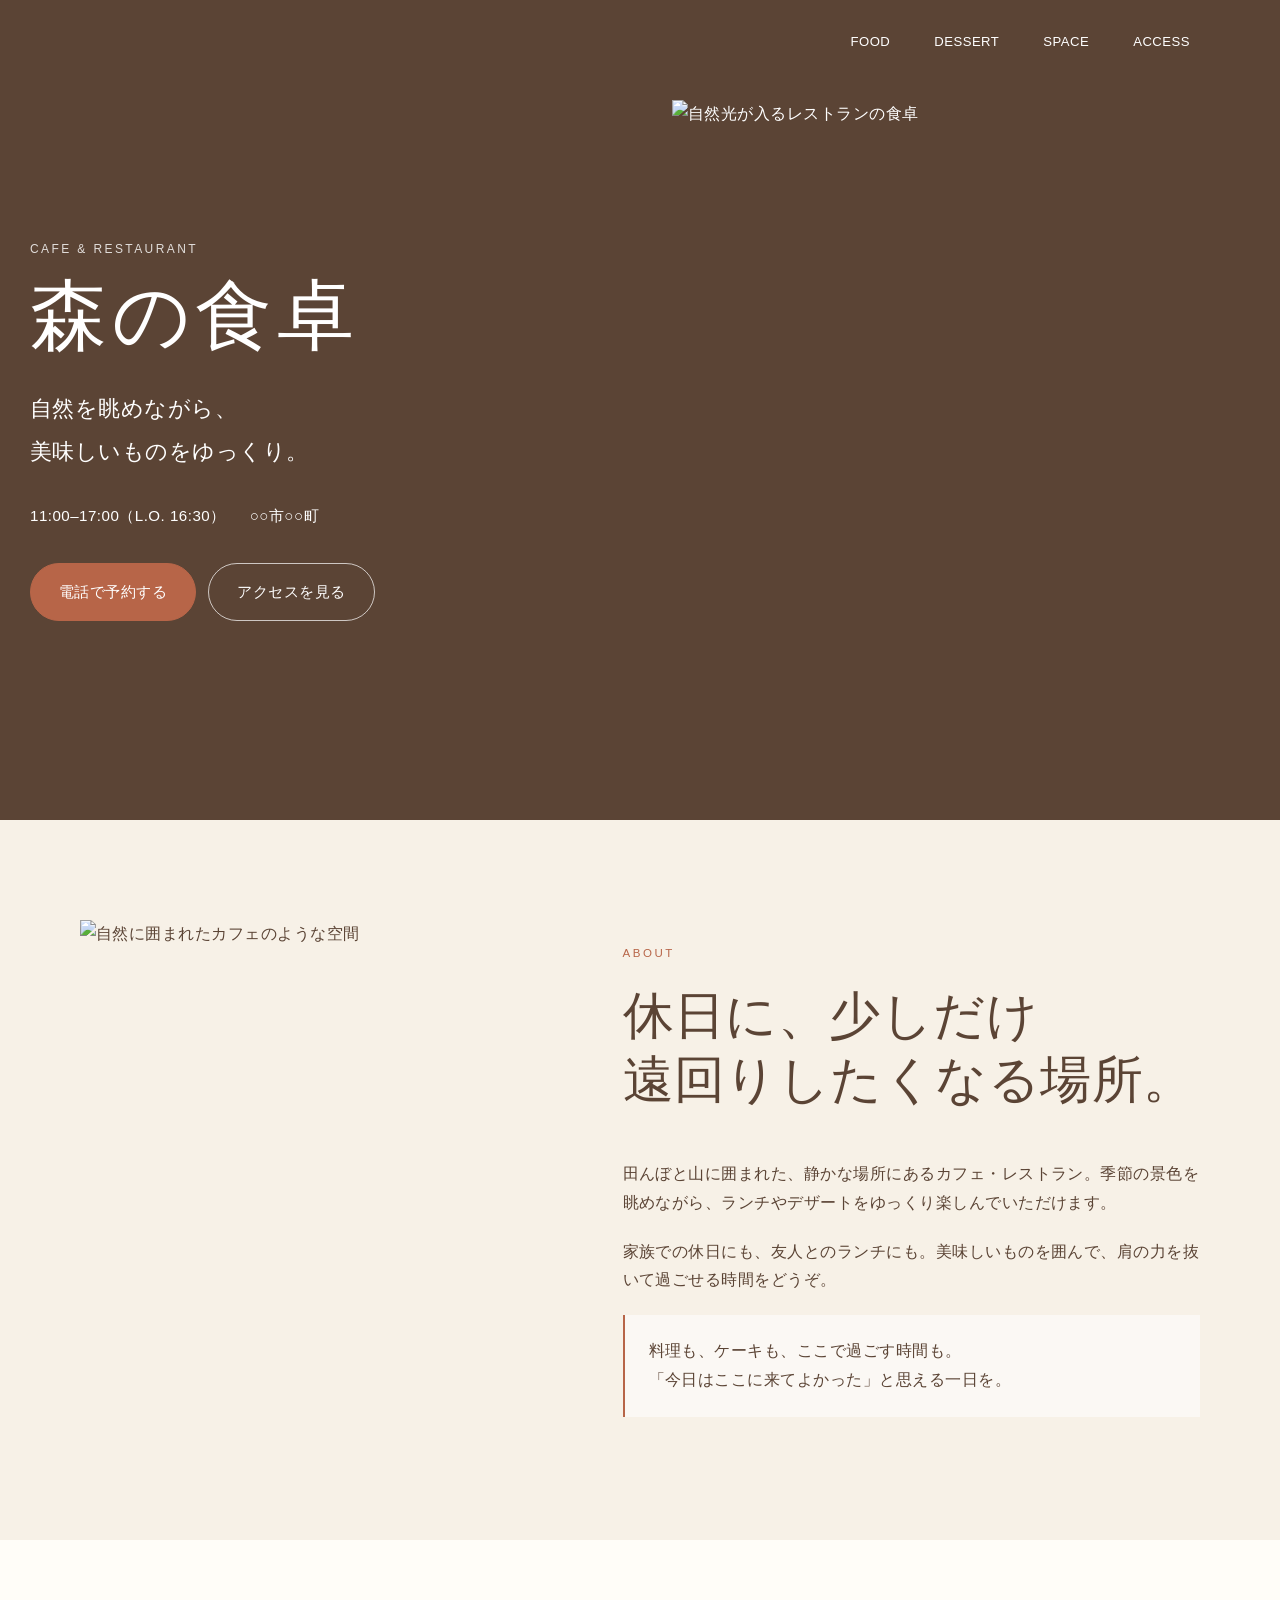
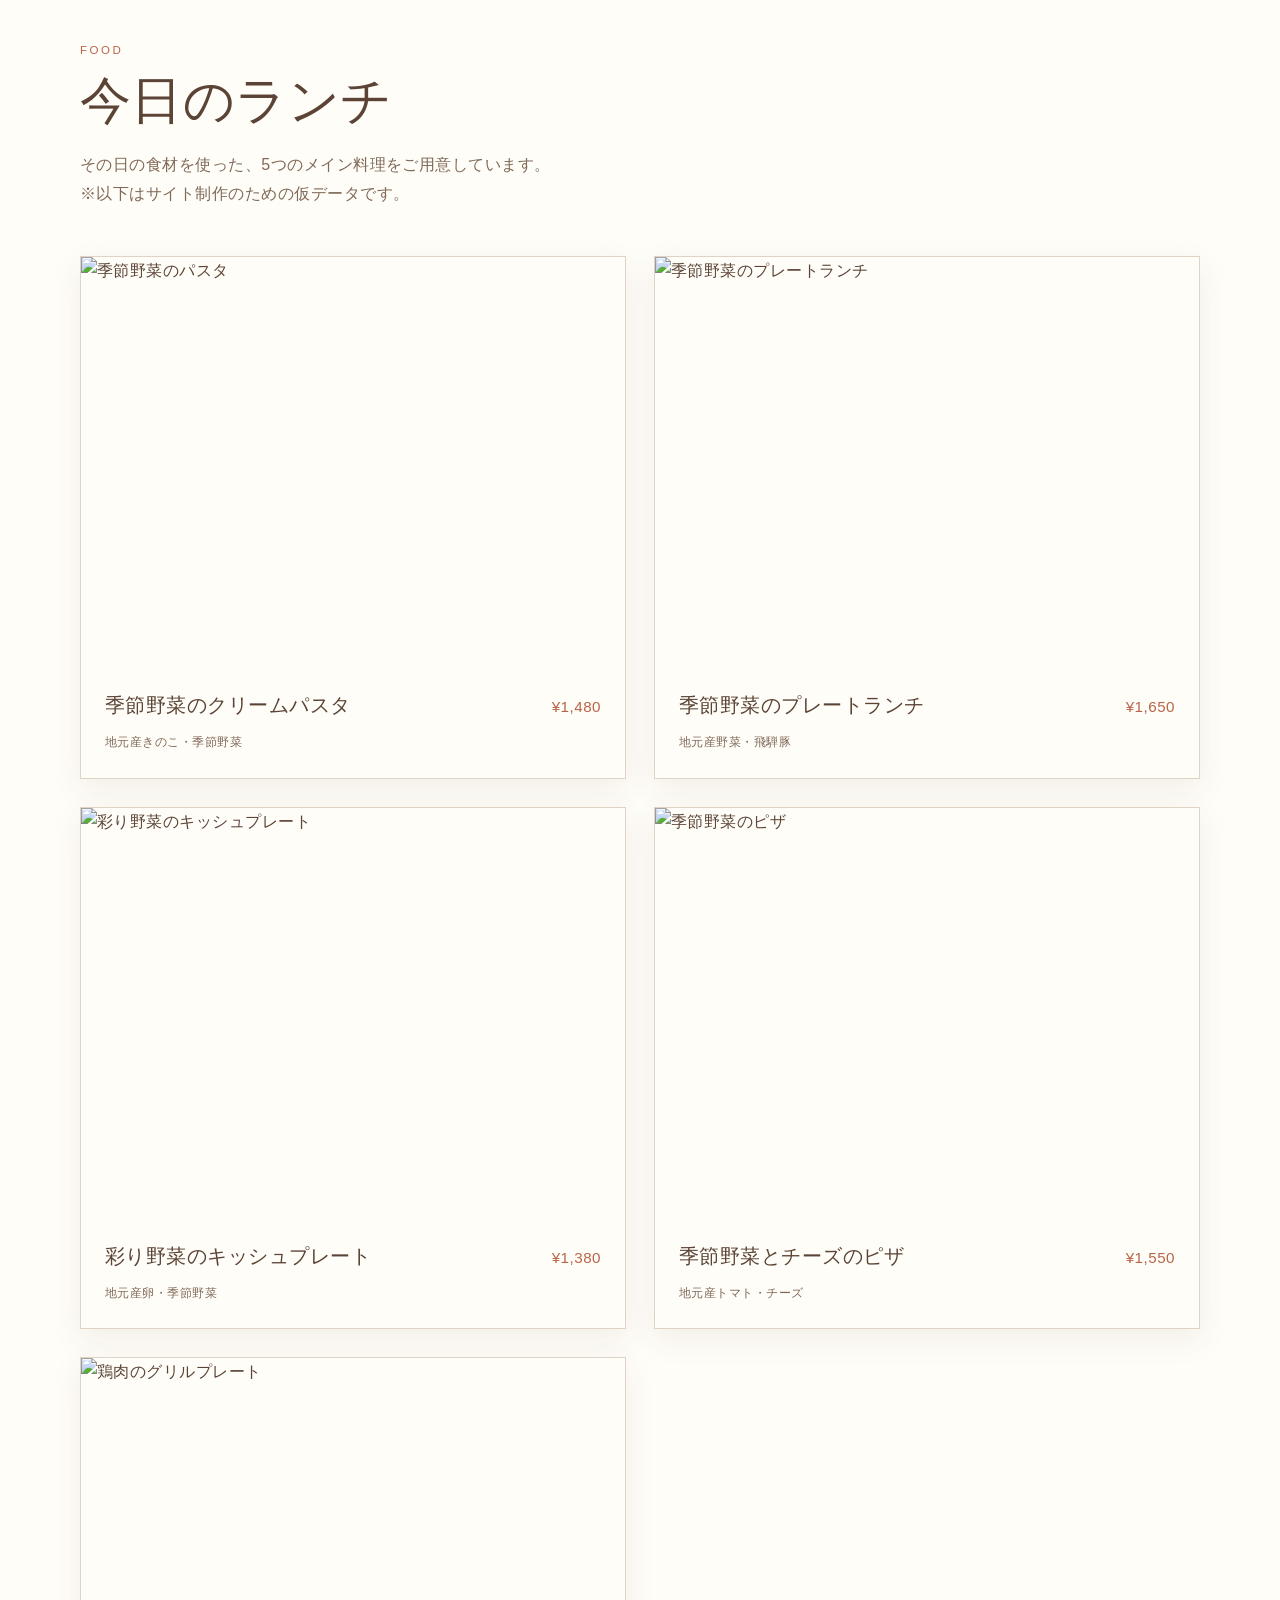
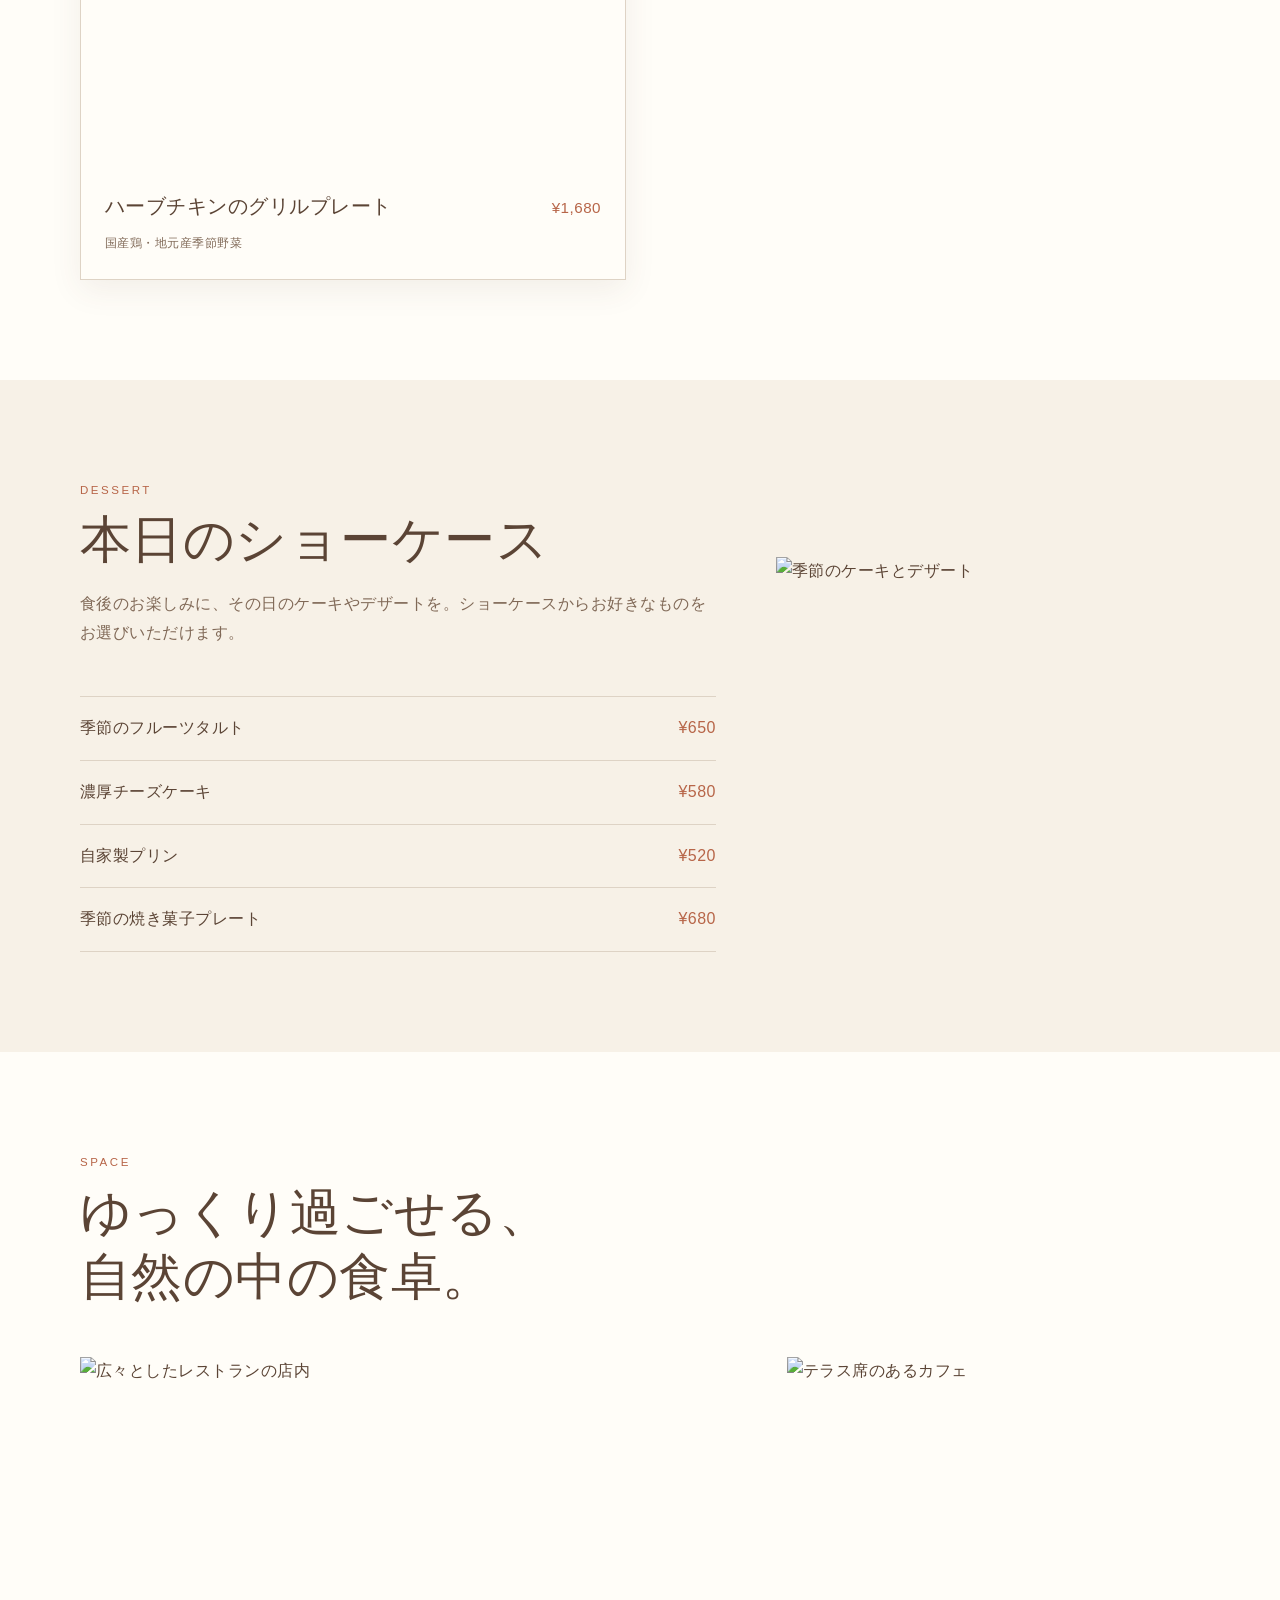
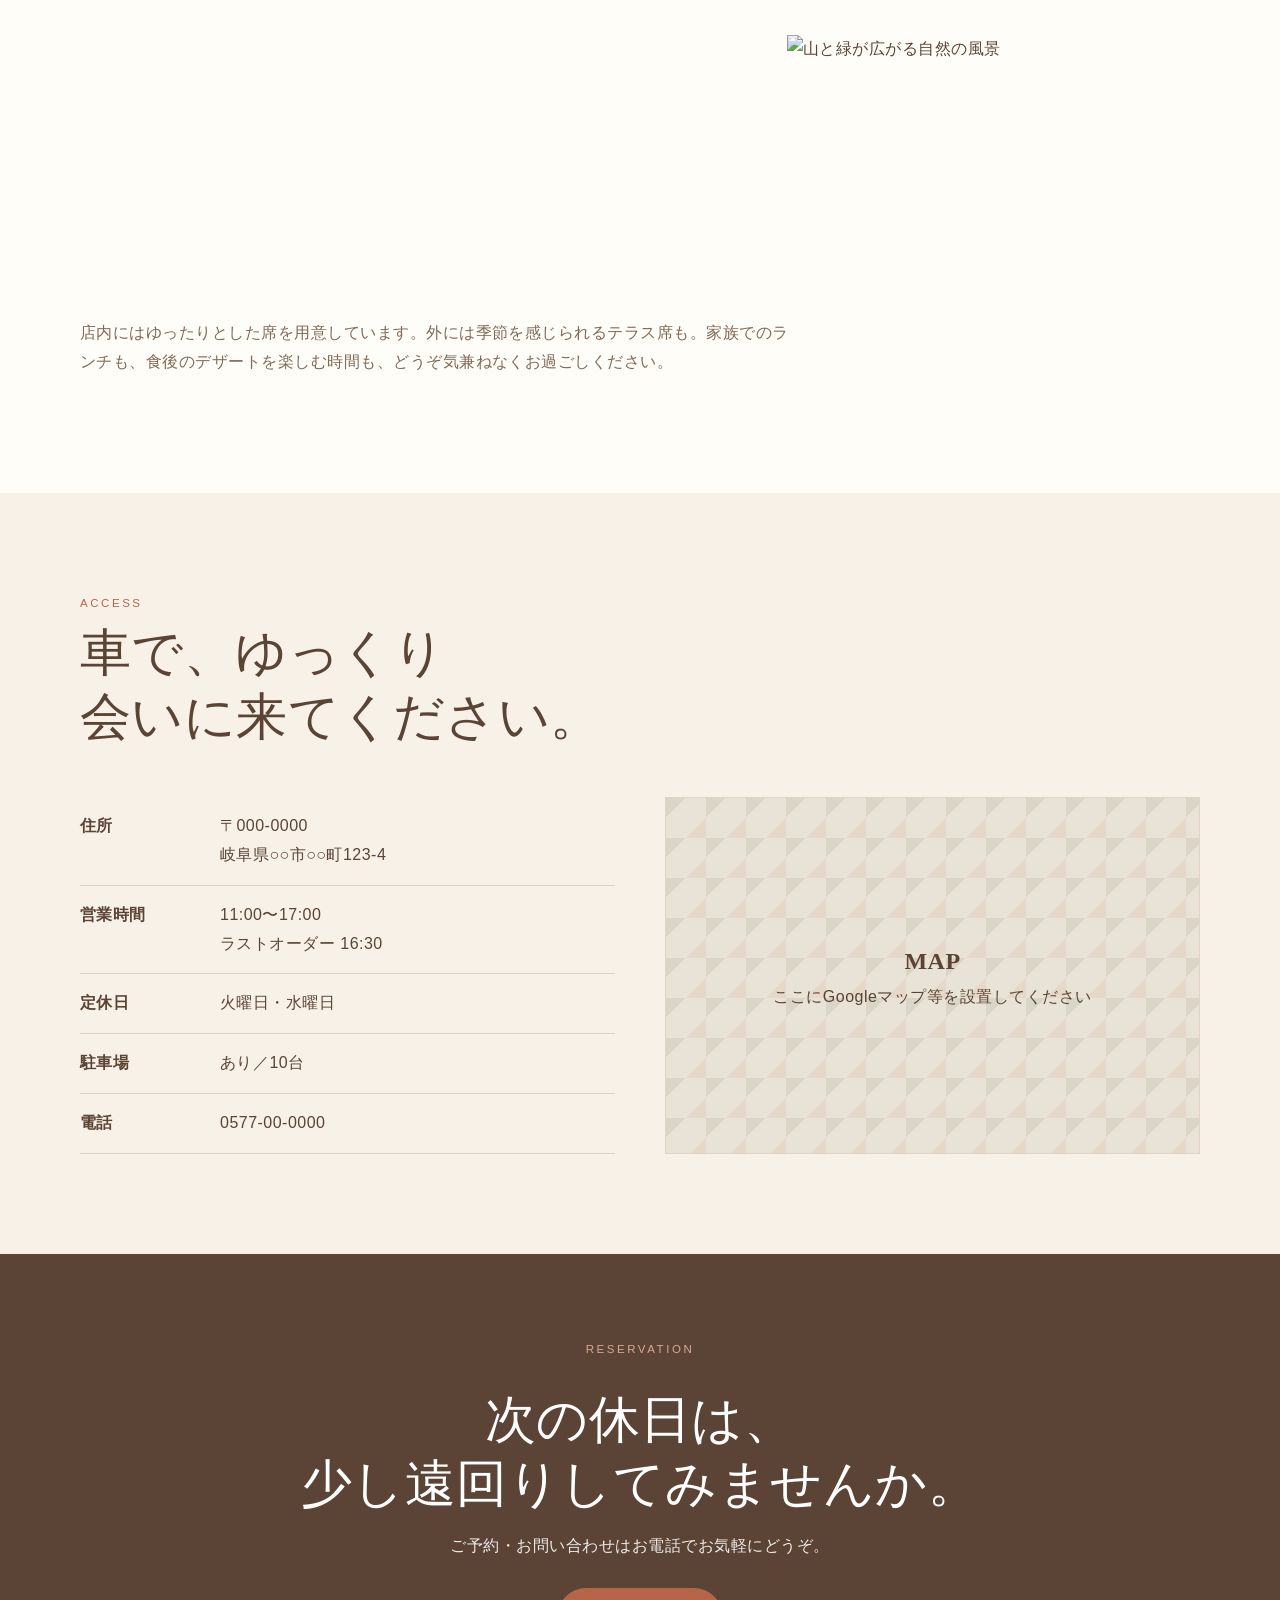
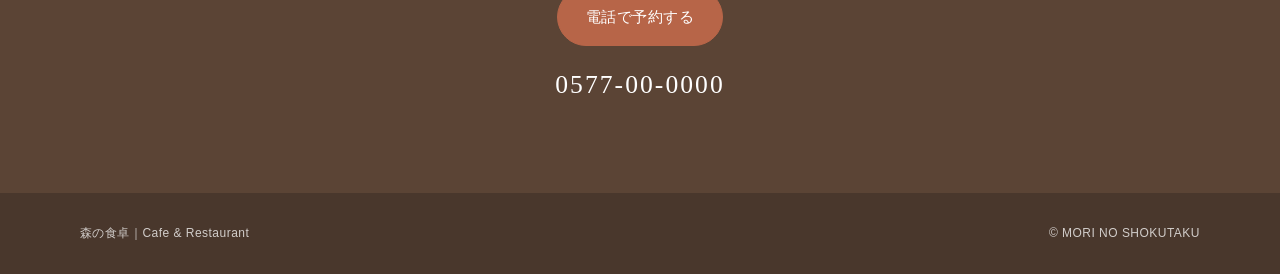
==== index.html @ 24db3784 "Rename cafe_restaurant_lp (1).html to index.html" ====
<!DOCTYPE html>
<html lang="ja">
<head>
  <meta charset="UTF-8">
  <meta name="viewport" content="width=device-width, initial-scale=1.0">
  <meta name="description" content="自然に囲まれた場所で、食事とデザートをゆっくり楽しめるカフェ・レストラン。">
  <title>森の食卓｜Cafe & Restaurant</title>
  <style>
    :root {
      --cream: #f7f1e7;
      --paper: #fffdf8;
      --brown: #5b4435;
      --brown-light: #806957;
      --terracotta: #b76548;
      --green: #69755a;
      --line: #ded3c5;
      --white: #ffffff;
      --shadow: 0 10px 30px rgba(91, 68, 53, .08);
      --serif: Georgia, "Times New Roman", "Yu Mincho", "Hiragino Mincho ProN", serif;
      --sans: -apple-system, BlinkMacSystemFont, "Hiragino Sans", "Yu Gothic", "YuGothic", Meiryo, sans-serif;
    }

    * { box-sizing: border-box; }
    html { scroll-behavior: smooth; }
    body {
      margin: 0;
      color: var(--brown);
      background: var(--paper);
      font-family: var(--sans);
      line-height: 1.8;
      letter-spacing: .03em;
    }
    img { display: block; width: 100%; height: 100%; object-fit: cover; }
    a { color: inherit; }
    .container { width: min(1120px, calc(100% - 40px)); margin: 0 auto; }

    /* ==============================
       CSS：ヘッダー
       ============================== */
    .site-header {
      position: absolute;
      inset: 0 0 auto;
      z-index: 10;
      padding: 22px 0;
      color: var(--white);
    }
    .header-inner {
      display: flex;
      justify-content: flex-end;
      align-items: center;
    }
    .logo { display: none; }
    .header-nav { display: flex; gap: 24px; font-size: .82rem; }
    .header-nav a {
      text-decoration: none;
      color: inherit;
      padding: 8px 10px;
      border-radius: 999px;
      transition: color .2s ease, background-color .2s ease;
    }
    .header-nav a:hover {
      color: var(--brown);
      background: rgba(255,255,255,.92);
    }

    /* ==============================
       CSS：FV（ファーストビュー）
       ============================== */
    .hero {
      min-height: 88vh;
      display: grid;
      grid-template-columns: 1.05fr .95fr;
      background: var(--brown);
      color: var(--white);
    }
    .hero-copy {
      display: flex;
      align-items: center;
      padding: 110px max(30px, calc((100vw - 1120px) / 2)) 70px 30px;
    }
    .hero-content { max-width: 560px; }
    .eyebrow {
      margin: 0 0 16px;
      font-size: .75rem;
      letter-spacing: .2em;
      text-transform: uppercase;
      opacity: .82;
    }
    h1 {
      margin: 0;
      font-family: var(--serif);
      font-size: clamp(2.8rem, 6vw, 5.5rem);
      line-height: 1.05;
      font-weight: 500;
      letter-spacing: .06em;
    }
    .hero-lead {
      margin: 30px 0 0;
      font-family: var(--serif);
      font-size: clamp(1.05rem, 2vw, 1.35rem);
      line-height: 2;
    }
    .hero-info {
      display: flex;
      flex-wrap: wrap;
      gap: 12px 24px;
      margin-top: 28px;
      font-size: .945rem;
    }
    .hero-actions { display: flex; flex-wrap: wrap; gap: 12px; margin-top: 34px; }
    .button {
      display: inline-flex;
      align-items: center;
      justify-content: center;
      min-height: 56px;
      padding: 14px 28px;
      border: 1px solid rgba(255,255,255,.7);
      border-radius: 999px;
      text-decoration: none;
      font-size: .95rem;
      transition: color .2s ease, background-color .2s ease, border-color .2s ease, transform .2s ease;
    }
    .button:hover {
      background: var(--white);
      border-color: var(--white);
      color: var(--brown);
    }
    .button.primary {
      background: var(--terracotta);
      border-color: var(--terracotta);
      color: var(--white);
    }
    .button.primary:hover {
      background: #9f513a;
      border-color: #9f513a;
      color: var(--white);
    }
    .button:focus-visible,
    .header-nav a:focus-visible {
      outline: 2px solid var(--white);
      outline-offset: 3px;
    }
    .hero-image { min-height: 620px; }
    .hero-image img { object-position: center; }

    /* ==============================
       CSS：共通セクション
       ============================== */
    section { padding: 100px 0; }
    .section-head { margin-bottom: 48px; }
    .section-label {
      margin: 0 0 8px;
      color: var(--terracotta);
      font-size: .72rem;
      letter-spacing: .22em;
      text-transform: uppercase;
    }
    h2 {
      margin: 0;
      font-family: var(--serif);
      font-size: clamp(2rem, 4vw, 3.2rem);
      line-height: 1.25;
      font-weight: 500;
    }
    .section-intro {
      max-width: 680px;
      margin: 18px 0 0;
      color: var(--brown-light);
    }

    /* ==============================
       CSS：About／店舗の魅力
       ============================== */
    .about { background: var(--cream); }
    .about-grid {
      display: grid;
      grid-template-columns: .9fr 1.1fr;
      gap: 70px;
      align-items: center;
    }
    .about-image { height: 520px; }
    .about-copy p { margin: 0 0 20px; }
    .about-note {
      padding: 22px 24px;
      border-left: 2px solid var(--terracotta);
      background: rgba(255,255,255,.55);
      font-family: var(--serif);
    }

    /* ==============================
       CSS：FOOD／ランチメニュー
       ============================== */
    .menu-grid {
      display: grid;
      grid-template-columns: repeat(2, 1fr);
      gap: 28px;
    }
    .menu-card {
      background: var(--paper);
      border: 1px solid var(--line);
      box-shadow: var(--shadow);
    }
    .menu-photo { aspect-ratio: 4 / 3; }
    .menu-body { padding: 22px 24px 24px; }
    .menu-title-row {
      display: flex;
      justify-content: space-between;
      gap: 18px;
      align-items: baseline;
    }
    .menu-title {
      margin: 0;
      font-family: var(--serif);
      font-size: 1.25rem;
      font-weight: 500;
    }
    .price { white-space: nowrap; font-size: .95rem; color: var(--terracotta); }
    .menu-meta { margin: 8px 0 0; color: var(--brown-light); font-size: .78rem; }

    /* ==============================
       CSS：DESSERT／デザート
       ============================== */
    .dessert { background: var(--cream); }
    .dessert-grid {
      display: grid;
      grid-template-columns: 1.2fr .8fr;
      gap: 60px;
      align-items: center;
    }
    .dessert-photo { aspect-ratio: 4 / 3; }
    .dessert-list { display: grid; gap: 0; }
    .dessert-item {
      display: flex;
      justify-content: space-between;
      gap: 20px;
      padding: 17px 0;
      border-bottom: 1px solid var(--line);
    }
    .dessert-item:first-child { border-top: 1px solid var(--line); }
    .dessert-name { font-family: var(--serif); }
    .dessert-price { color: var(--terracotta); white-space: nowrap; }

    /* ==============================
       CSS：SPACE／店内・テラス・自然
       ============================== */
    .space-gallery {
      display: grid;
      grid-template-columns: 1.25fr .75fr;
      grid-template-rows: 260px 260px;
      gap: 18px;
    }
    .space-gallery .large { grid-row: 1 / 3; }
    .space-caption {
      margin-top: 24px;
      max-width: 720px;
      color: var(--brown-light);
    }

    /* ==============================
       CSS：ACCESS／アクセス・店舗情報
       ============================== */
    .access { background: var(--cream); }
    .access-grid {
      display: grid;
      grid-template-columns: 1fr 1fr;
      gap: 50px;
    }
    .info-list { margin: 0; }
    .info-row {
      display: grid;
      grid-template-columns: 120px 1fr;
      gap: 20px;
      padding: 15px 0;
      border-bottom: 1px solid var(--line);
    }
    .info-row dt { font-weight: 600; }
    .info-row dd { margin: 0; }
    .map {
      min-height: 330px;
      display: grid;
      place-items: center;
      background:
        linear-gradient(135deg, rgba(105,117,90,.12) 25%, transparent 25%) 0 0 / 40px 40px,
        linear-gradient(315deg, rgba(183,101,72,.08) 25%, transparent 25%) 0 0 / 40px 40px,
        #e9e2d6;
      border: 1px solid var(--line);
      text-align: center;
      padding: 30px;
    }
    .map strong { display: block; font-family: var(--serif); font-size: 1.5rem; }

    /* ==============================
       CSS：CTA／予約・お問い合わせ
       ============================== */
    .final-cta {
      padding: 85px 0;
      background: var(--brown);
      color: var(--white);
      text-align: center;
    }
    .final-cta h2 { margin-bottom: 16px; }
    .final-cta p { margin: 0 auto 28px; max-width: 600px; opacity: .9; }
    .phone {
      display: inline-block;
      margin-top: 16px;
      font-family: var(--serif);
      font-size: 1.6rem;
      text-decoration: none;
      letter-spacing: .08em;
    }

    footer {
      padding: 30px 0;
      background: #49372c;
      color: rgba(255,255,255,.75);
      font-size: .75rem;
    }
    .footer-inner { display: flex; justify-content: space-between; gap: 20px; }

    @media (max-width: 800px) {
      .header-nav { display: none; }
      .hero {
        display: block;
        min-height: auto;
      }
      .hero-copy { padding: 110px 24px 55px; }
      .hero-image { height: 52vh; min-height: 360px; }
      .container { width: min(100% - 32px, 640px); }
      section { padding: 72px 0; }
      .about-grid, .dessert-grid, .access-grid {
        grid-template-columns: 1fr;
        gap: 36px;
      }
      .about-image { height: 360px; }
      .menu-grid { grid-template-columns: 1fr; }
      .space-gallery {
        grid-template-columns: 1fr;
        grid-template-rows: 300px 200px 200px;
      }
      .space-gallery .large { grid-row: auto; }
      .info-row { grid-template-columns: 95px 1fr; gap: 12px; }
      .footer-inner { flex-direction: column; }
    }

    @media (max-width: 480px) {
      h1 { font-size: 2.75rem; }
      .hero-lead { font-size: 1rem; }
      .hero-info { display: grid; gap: 6px; }
      .menu-title-row { align-items: flex-start; }
      .menu-title { font-size: 1.1rem; }
      .dessert-grid { gap: 28px; }
      .space-gallery { grid-template-rows: 260px 180px 180px; }
      .button { width: 100%; }
    }
  </style>
</head>

<body>
  <!-- ==============================
       HTML：ヘッダー／ナビゲーション
       ============================== -->
  <header class="site-header">
    <div class="container header-inner">
      <nav class="header-nav" aria-label="メインナビゲーション">
        <a href="#food">FOOD</a>
        <a href="#dessert">DESSERT</a>
        <a href="#space">SPACE</a>
        <a href="#access">ACCESS</a>
      </nav>
    </div>
  </header>

  <main>
    <!-- ==============================
         HTML：FV（ファーストビュー）
         ============================== -->
    <section class="hero">
      <div class="hero-copy">
        <div class="hero-content">
          <p class="eyebrow">Cafe & Restaurant</p>
          <h1>森の食卓</h1>
          <p class="hero-lead">自然を眺めながら、<br>美味しいものをゆっくり。</p>
          <div class="hero-info">
            <span>11:00–17:00（L.O. 16:30）</span>
            <span>○○市○○町</span>
          </div>
          <div class="hero-actions">
            <a class="button primary" href="tel:0577000000">電話で予約する</a>
            <a class="button" href="#access">アクセスを見る</a>
          </div>
        </div>
      </div>
      <div class="hero-image">
        <img src="https://images.unsplash.com/photo-1498654896293-37aacf113fd9?auto=format&fit=crop&w=1400&q=85" alt="自然光が入るレストランの食卓">
      </div>
    </section>

    <!-- ==============================
         HTML：About／店舗の魅力
         ============================== -->
    <section class="about">
      <div class="container about-grid">
        <div class="about-image">
          <img src="https://images.unsplash.com/photo-1445116572660-236099ec97a0?auto=format&fit=crop&w=1100&q=85" alt="自然に囲まれたカフェのような空間">
        </div>
        <div class="about-copy">
          <div class="section-head">
            <p class="section-label">About</p>
            <h2>休日に、少しだけ<br>遠回りしたくなる場所。</h2>
          </div>
          <p>田んぼと山に囲まれた、静かな場所にあるカフェ・レストラン。季節の景色を眺めながら、ランチやデザートをゆっくり楽しんでいただけます。</p>
          <p>家族での休日にも、友人とのランチにも。美味しいものを囲んで、肩の力を抜いて過ごせる時間をどうぞ。</p>
          <div class="about-note">料理も、ケーキも、ここで過ごす時間も。<br>「今日はここに来てよかった」と思える一日を。</div>
        </div>
      </div>
    </section>

    <!-- ==============================
         HTML：FOOD／ランチメニュー
         ============================== -->
    <section id="food">
      <div class="container">
        <div class="section-head">
          <p class="section-label">Food</p>
          <h2>今日のランチ</h2>
          <p class="section-intro">その日の食材を使った、5つのメイン料理をご用意しています。<br>※以下はサイト制作のための仮データです。</p>
        </div>

        <div class="menu-grid">
          <article class="menu-card">
            <div class="menu-photo"><img src="https://images.unsplash.com/photo-1473093295043-cdd812d0e601?auto=format&fit=crop&w=900&q=85" alt="季節野菜のパスタ"></div>
            <div class="menu-body"><div class="menu-title-row"><h3 class="menu-title">季節野菜のクリームパスタ</h3><span class="price">¥1,480</span></div><p class="menu-meta">地元産きのこ・季節野菜</p></div>
          </article>

          <article class="menu-card">
            <div class="menu-photo"><img src="https://images.unsplash.com/photo-1547592180-85f173990554?auto=format&fit=crop&w=900&q=85" alt="季節野菜のプレートランチ"></div>
            <div class="menu-body"><div class="menu-title-row"><h3 class="menu-title">季節野菜のプレートランチ</h3><span class="price">¥1,650</span></div><p class="menu-meta">地元産野菜・飛騨豚</p></div>
          </article>

          <article class="menu-card">
            <div class="menu-photo"><img src="https://images.unsplash.com/photo-1546069901-ba9599a7e63c?auto=format&fit=crop&w=900&q=85" alt="彩り野菜のキッシュプレート"></div>
            <div class="menu-body"><div class="menu-title-row"><h3 class="menu-title">彩り野菜のキッシュプレート</h3><span class="price">¥1,380</span></div><p class="menu-meta">地元産卵・季節野菜</p></div>
          </article>

          <article class="menu-card">
            <div class="menu-photo"><img src="https://images.unsplash.com/photo-1513104890138-7c749659a591?auto=format&fit=crop&w=900&q=85" alt="季節野菜のピザ"></div>
            <div class="menu-body"><div class="menu-title-row"><h3 class="menu-title">季節野菜とチーズのピザ</h3><span class="price">¥1,550</span></div><p class="menu-meta">地元産トマト・チーズ</p></div>
          </article>

          <article class="menu-card">
            <div class="menu-photo"><img src="https://images.unsplash.com/photo-1532550907401-a500c9a57435?auto=format&fit=crop&w=900&q=85" alt="鶏肉のグリルプレート"></div>
            <div class="menu-body"><div class="menu-title-row"><h3 class="menu-title">ハーブチキンのグリルプレート</h3><span class="price">¥1,680</span></div><p class="menu-meta">国産鶏・地元産季節野菜</p></div>
          </article>
        </div>
      </div>
    </section>

    <!-- ==============================
         HTML：DESSERT／デザート
         ============================== -->
    <section id="dessert" class="dessert">
      <div class="container dessert-grid">
        <div>
          <div class="section-head">
            <p class="section-label">Dessert</p>
            <h2>本日のショーケース</h2>
            <p class="section-intro">食後のお楽しみに、その日のケーキやデザートを。ショーケースからお好きなものをお選びいただけます。</p>
          </div>
          <div class="dessert-list">
            <div class="dessert-item"><span class="dessert-name">季節のフルーツタルト</span><span class="dessert-price">¥650</span></div>
            <div class="dessert-item"><span class="dessert-name">濃厚チーズケーキ</span><span class="dessert-price">¥580</span></div>
            <div class="dessert-item"><span class="dessert-name">自家製プリン</span><span class="dessert-price">¥520</span></div>
            <div class="dessert-item"><span class="dessert-name">季節の焼き菓子プレート</span><span class="dessert-price">¥680</span></div>
          </div>
        </div>
        <div class="dessert-photo">
          <img src="https://images.unsplash.com/photo-1565958011703-44f9829ba187?auto=format&fit=crop&w=1100&q=85" alt="季節のケーキとデザート">
        </div>
      </div>
    </section>

    <!-- ==============================
         HTML：SPACE／店内・テラス・自然
         ============================== -->
    <section id="space">
      <div class="container">
        <div class="section-head">
          <p class="section-label">Space</p>
          <h2>ゆっくり過ごせる、<br>自然の中の食卓。</h2>
        </div>
        <div class="space-gallery">
          <div class="large"><img src="https://images.unsplash.com/photo-1517248135467-4c7edcad34c4?auto=format&fit=crop&w=1200&q=85" alt="広々としたレストランの店内"></div>
          <div><img src="https://images.unsplash.com/photo-1521017432531-fbd92d768814?auto=format&fit=crop&w=900&q=85" alt="テラス席のあるカフェ"></div>
          <div><img src="https://images.unsplash.com/photo-1500534623283-312aade485b7?auto=format&fit=crop&w=900&q=85" alt="山と緑が広がる自然の風景"></div>
        </div>
        <p class="space-caption">店内にはゆったりとした席を用意しています。外には季節を感じられるテラス席も。家族でのランチも、食後のデザートを楽しむ時間も、どうぞ気兼ねなくお過ごしください。</p>
      </div>
    </section>

    <!-- ==============================
         HTML：ACCESS／アクセス・店舗情報
         ============================== -->
    <section id="access" class="access">
      <div class="container">
        <div class="section-head">
          <p class="section-label">Access</p>
          <h2>車で、ゆっくり<br>会いに来てください。</h2>
        </div>
        <div class="access-grid">
          <div>
            <dl class="info-list">
              <div class="info-row"><dt>住所</dt><dd>〒000-0000<br>岐阜県○○市○○町123-4</dd></div>
              <div class="info-row"><dt>営業時間</dt><dd>11:00〜17:00<br>ラストオーダー 16:30</dd></div>
              <div class="info-row"><dt>定休日</dt><dd>火曜日・水曜日</dd></div>
              <div class="info-row"><dt>駐車場</dt><dd>あり／10台</dd></div>
              <div class="info-row"><dt>電話</dt><dd>0577-00-0000</dd></div>
            </dl>
          </div>
          <div class="map" aria-label="地図の仮表示">
            <div>
              <strong>MAP</strong>
              <span>ここにGoogleマップ等を設置してください</span>
            </div>
          </div>
        </div>
      </div>
    </section>

    <!-- ==============================
         HTML：CTA／予約・お問い合わせ
         ============================== -->
    <section class="final-cta">
      <div class="container">
        <p class="section-label" style="color:#e7b39f;">Reservation</p>
        <h2>次の休日は、<br>少し遠回りしてみませんか。</h2>
        <p>ご予約・お問い合わせはお電話でお気軽にどうぞ。</p>
        <a class="button primary" href="tel:0577000000">電話で予約する</a>
        <br>
        <a class="phone" href="tel:0577000000">0577-00-0000</a>
      </div>
    </section>
  </main>

  <!-- ==============================
       HTML：フッター
       ============================== -->
  <footer>
    <div class="container footer-inner">
      <span>森の食卓｜Cafe & Restaurant</span>
      <span>© MORI NO SHOKUTAKU</span>
    </div>
  </footer>
</body>
</html>
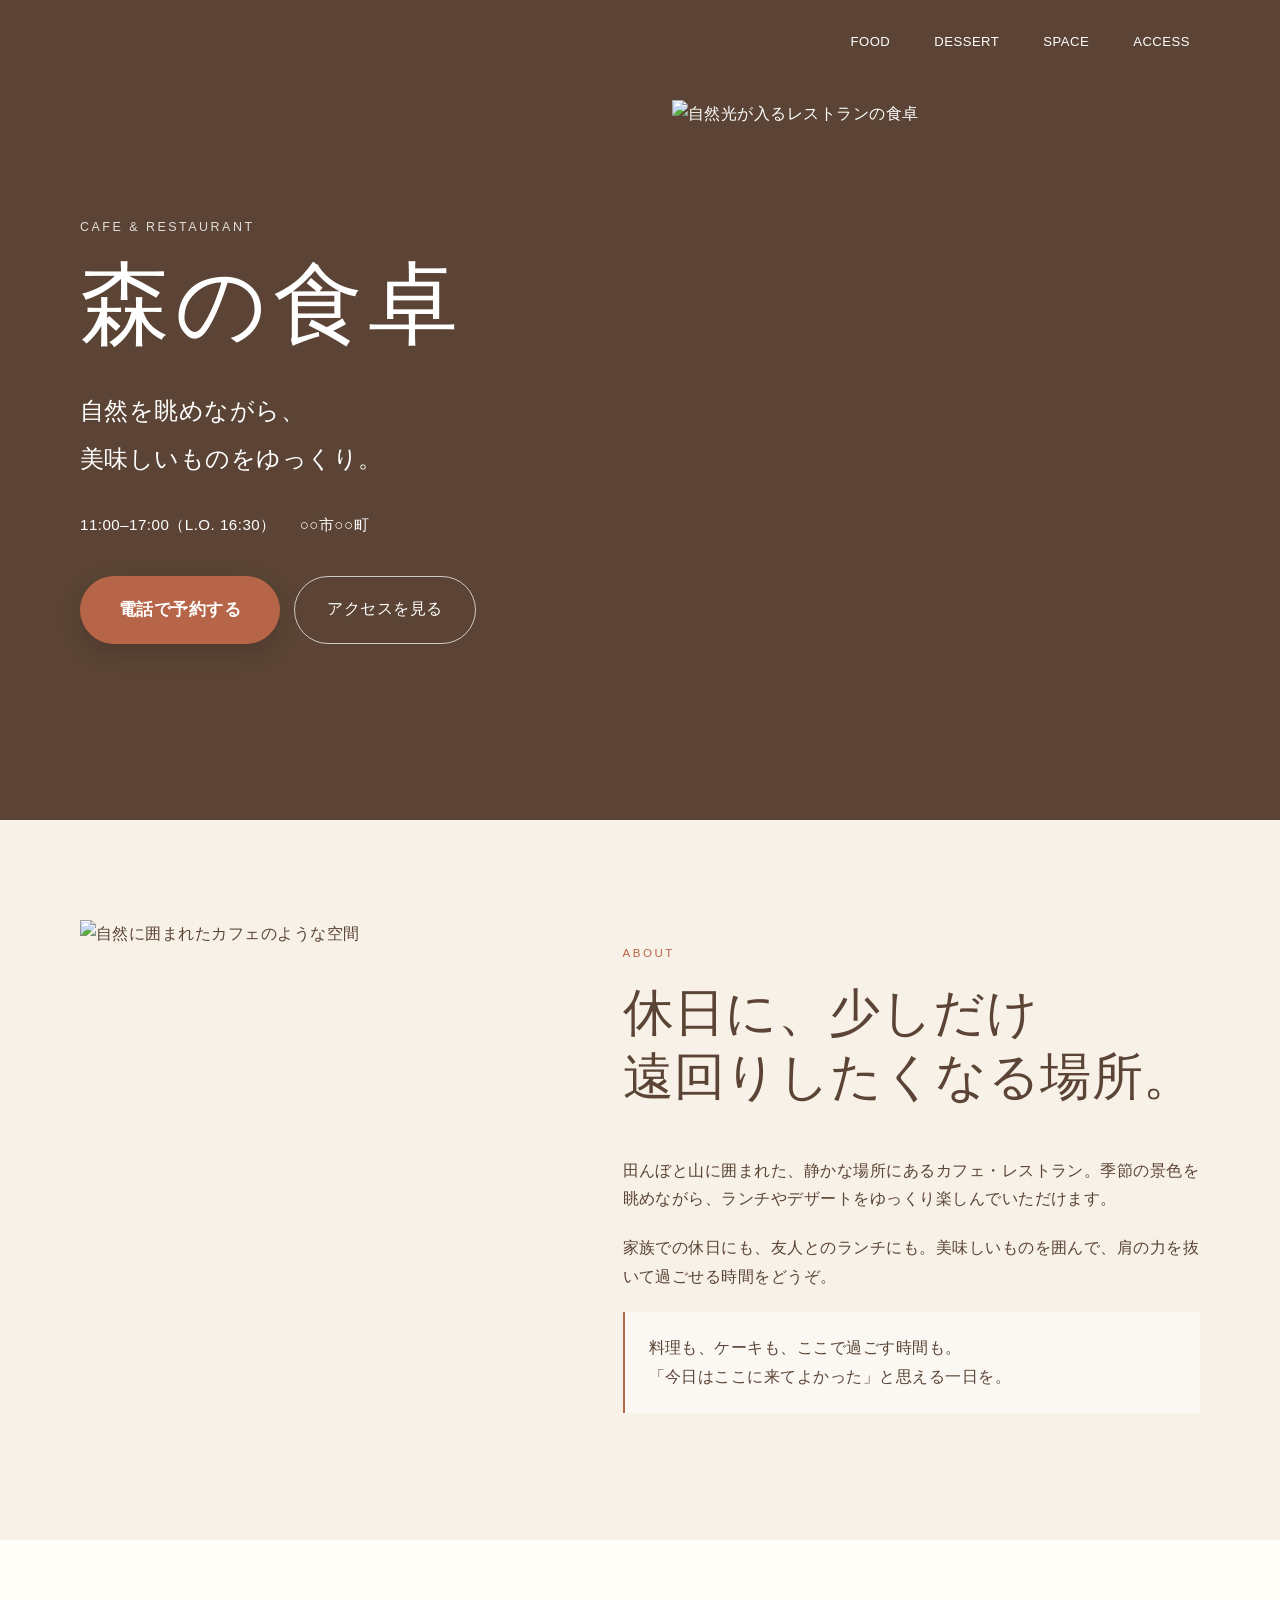
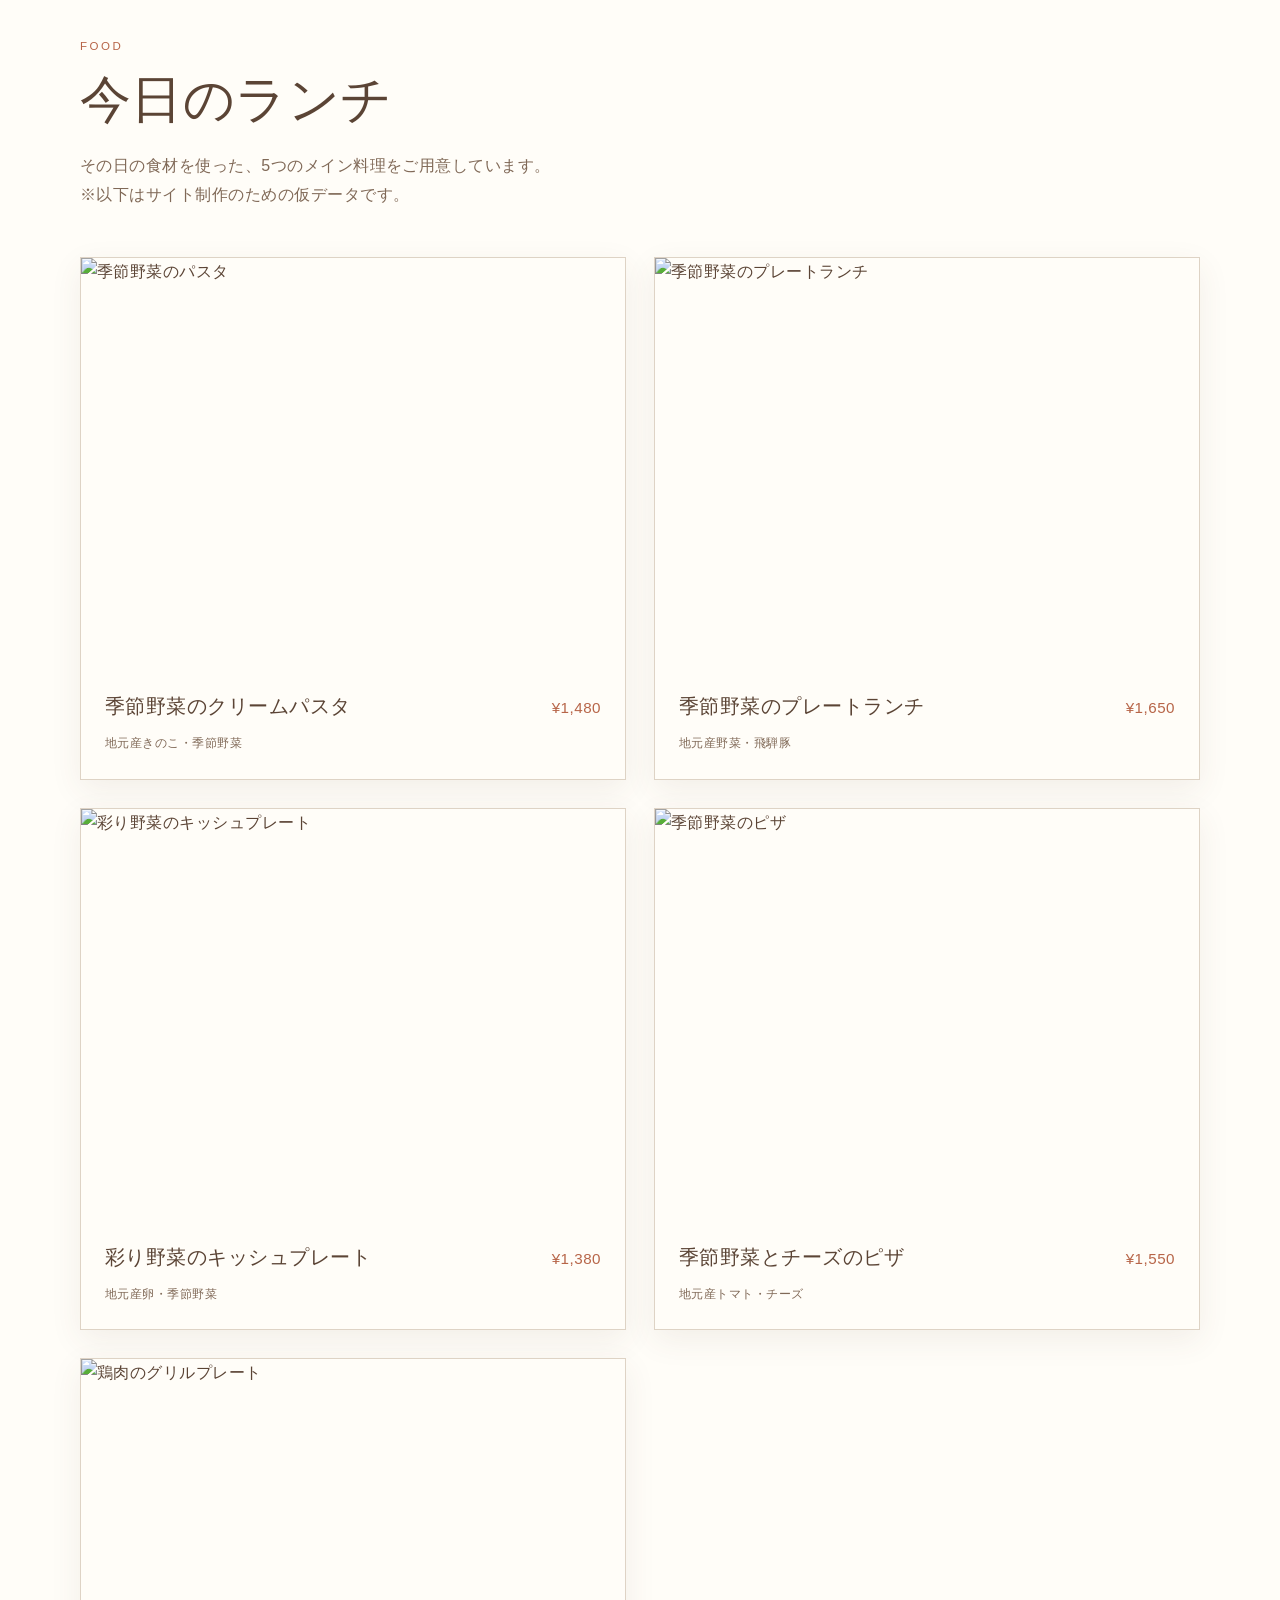
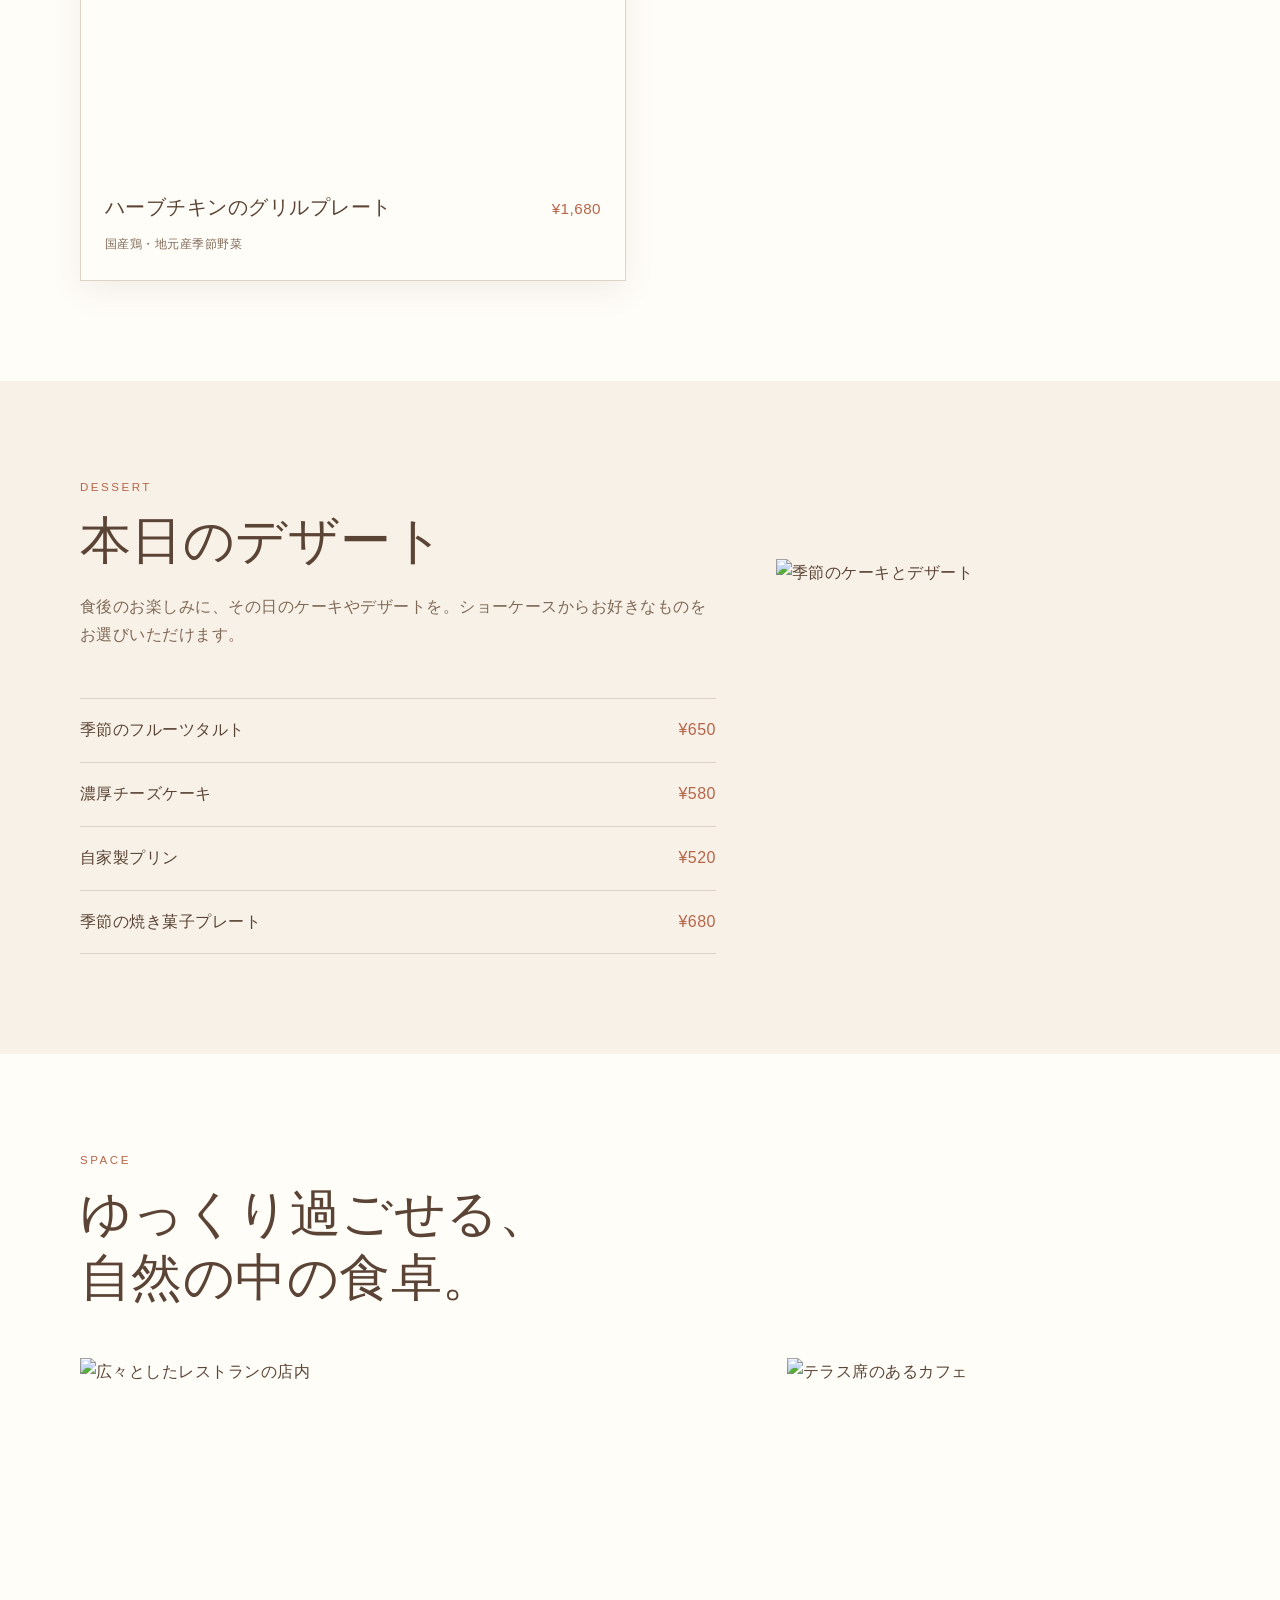
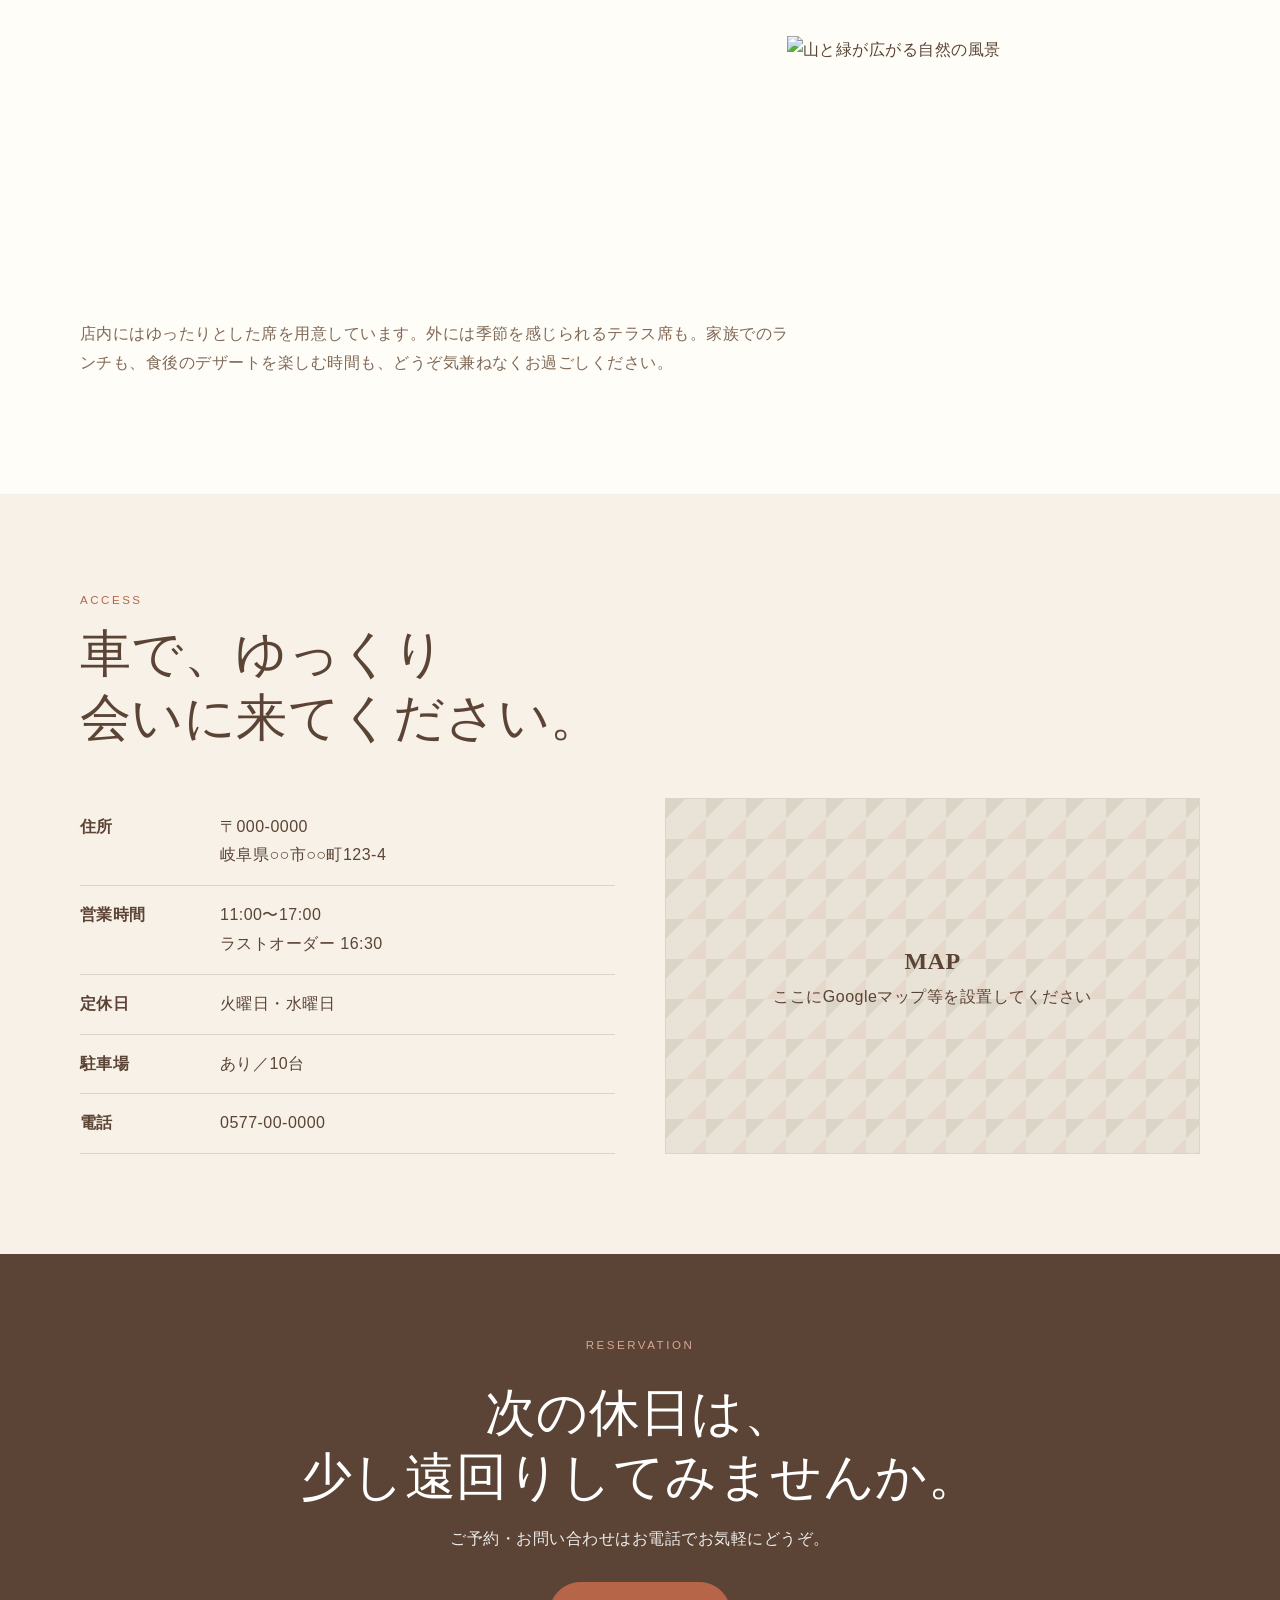
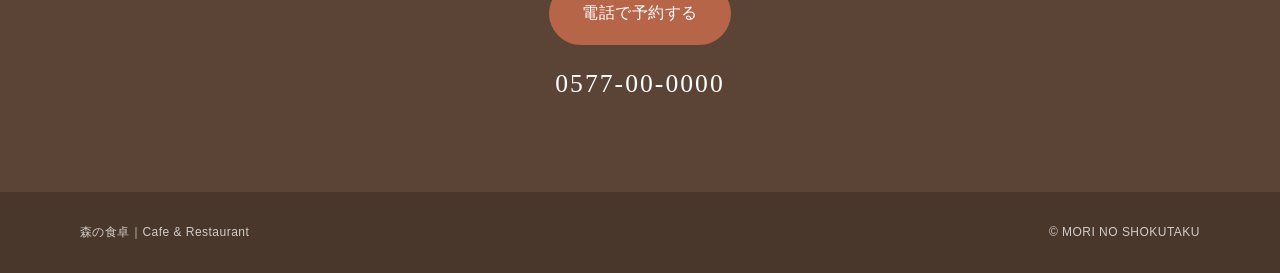
==== commit 82eb9576: "Add files via upload" ====
--- a/index.html
+++ b/index.html
@@ -3,361 +3,31 @@
 <head>
   <meta charset="UTF-8">
   <meta name="viewport" content="width=device-width, initial-scale=1.0">
-  <meta name="description" content="自然に囲まれた場所で、食事とデザートをゆっくり楽しめるカフェ・レストラン。">
+
+  <!-- SEO -->
+  <meta name="description" content="山と田んぼを眺めながら、旬のランチと甘いデザートを。忙しい日常を少し離れて、「今日はここに来てよかった」と思える時間をどうぞ。">
+
+  <!-- OGP -->
+  <meta property="og:title" content="休日は、少し遠回りして「森の食卓」へ">
+  <meta property="og:description" content="山と田んぼを眺めながら、旬のランチと甘いデザートを。忙しい日常を少し離れて、「今日はここに来てよかった」と思える時間をどうぞ。">
+  <meta property="og:type" content="website">
+  <meta property="og:url" content="https://cafe-restaurant-site.vercel.app">
+  <meta property="og:image" content="https://images.unsplash.com/photo-1498654896293-37aacf113fd9?auto=format&fit=crop&w=1400&q=85">
+  <meta property="og:image:width" content="1200">
+  <meta property="og:image:height" content="630">
+  <meta property="og:image:alt" content="森の食卓の自然光が入るレストランの食卓">
+  <meta property="og:site_name" content="森の食卓｜Cafe & Restaurant">
+  <meta property="og:locale" content="ja_JP">
+
   <title>森の食卓｜Cafe & Restaurant</title>
-  <style>
-    :root {
-      --cream: #f7f1e7;
-      --paper: #fffdf8;
-      --brown: #5b4435;
-      --brown-light: #806957;
-      --terracotta: #b76548;
-      --green: #69755a;
-      --line: #ded3c5;
-      --white: #ffffff;
-      --shadow: 0 10px 30px rgba(91, 68, 53, .08);
-      --serif: Georgia, "Times New Roman", "Yu Mincho", "Hiragino Mincho ProN", serif;
-      --sans: -apple-system, BlinkMacSystemFont, "Hiragino Sans", "Yu Gothic", "YuGothic", Meiryo, sans-serif;
-    }
-
-    * { box-sizing: border-box; }
-    html { scroll-behavior: smooth; }
-    body {
-      margin: 0;
-      color: var(--brown);
-      background: var(--paper);
-      font-family: var(--sans);
-      line-height: 1.8;
-      letter-spacing: .03em;
-    }
-    img { display: block; width: 100%; height: 100%; object-fit: cover; }
-    a { color: inherit; }
-    .container { width: min(1120px, calc(100% - 40px)); margin: 0 auto; }
-
-    /* ==============================
-       CSS：ヘッダー
-       ============================== */
-    .site-header {
-      position: absolute;
-      inset: 0 0 auto;
-      z-index: 10;
-      padding: 22px 0;
-      color: var(--white);
-    }
-    .header-inner {
-      display: flex;
-      justify-content: flex-end;
-      align-items: center;
-    }
-    .logo { display: none; }
-    .header-nav { display: flex; gap: 24px; font-size: .82rem; }
-    .header-nav a {
-      text-decoration: none;
-      color: inherit;
-      padding: 8px 10px;
-      border-radius: 999px;
-      transition: color .2s ease, background-color .2s ease;
-    }
-    .header-nav a:hover {
-      color: var(--brown);
-      background: rgba(255,255,255,.92);
-    }
-
-    /* ==============================
-       CSS：FV（ファーストビュー）
-       ============================== */
-    .hero {
-      min-height: 88vh;
-      display: grid;
-      grid-template-columns: 1.05fr .95fr;
-      background: var(--brown);
-      color: var(--white);
-    }
-    .hero-copy {
-      display: flex;
-      align-items: center;
-      padding: 110px max(30px, calc((100vw - 1120px) / 2)) 70px 30px;
-    }
-    .hero-content { max-width: 560px; }
-    .eyebrow {
-      margin: 0 0 16px;
-      font-size: .75rem;
-      letter-spacing: .2em;
-      text-transform: uppercase;
-      opacity: .82;
-    }
-    h1 {
-      margin: 0;
-      font-family: var(--serif);
-      font-size: clamp(2.8rem, 6vw, 5.5rem);
-      line-height: 1.05;
-      font-weight: 500;
-      letter-spacing: .06em;
-    }
-    .hero-lead {
-      margin: 30px 0 0;
-      font-family: var(--serif);
-      font-size: clamp(1.05rem, 2vw, 1.35rem);
-      line-height: 2;
-    }
-    .hero-info {
-      display: flex;
-      flex-wrap: wrap;
-      gap: 12px 24px;
-      margin-top: 28px;
-      font-size: .945rem;
-    }
-    .hero-actions { display: flex; flex-wrap: wrap; gap: 12px; margin-top: 34px; }
-    .button {
-      display: inline-flex;
-      align-items: center;
-      justify-content: center;
-      min-height: 56px;
-      padding: 14px 28px;
-      border: 1px solid rgba(255,255,255,.7);
-      border-radius: 999px;
-      text-decoration: none;
-      font-size: .95rem;
-      transition: color .2s ease, background-color .2s ease, border-color .2s ease, transform .2s ease;
-    }
-    .button:hover {
-      background: var(--white);
-      border-color: var(--white);
-      color: var(--brown);
-    }
-    .button.primary {
-      background: var(--terracotta);
-      border-color: var(--terracotta);
-      color: var(--white);
-    }
-    .button.primary:hover {
-      background: #9f513a;
-      border-color: #9f513a;
-      color: var(--white);
-    }
-    .button:focus-visible,
-    .header-nav a:focus-visible {
-      outline: 2px solid var(--white);
-      outline-offset: 3px;
-    }
-    .hero-image { min-height: 620px; }
-    .hero-image img { object-position: center; }
-
-    /* ==============================
-       CSS：共通セクション
-       ============================== */
-    section { padding: 100px 0; }
-    .section-head { margin-bottom: 48px; }
-    .section-label {
-      margin: 0 0 8px;
-      color: var(--terracotta);
-      font-size: .72rem;
-      letter-spacing: .22em;
-      text-transform: uppercase;
-    }
-    h2 {
-      margin: 0;
-      font-family: var(--serif);
-      font-size: clamp(2rem, 4vw, 3.2rem);
-      line-height: 1.25;
-      font-weight: 500;
-    }
-    .section-intro {
-      max-width: 680px;
-      margin: 18px 0 0;
-      color: var(--brown-light);
-    }
-
-    /* ==============================
-       CSS：About／店舗の魅力
-       ============================== */
-    .about { background: var(--cream); }
-    .about-grid {
-      display: grid;
-      grid-template-columns: .9fr 1.1fr;
-      gap: 70px;
-      align-items: center;
-    }
-    .about-image { height: 520px; }
-    .about-copy p { margin: 0 0 20px; }
-    .about-note {
-      padding: 22px 24px;
-      border-left: 2px solid var(--terracotta);
-      background: rgba(255,255,255,.55);
-      font-family: var(--serif);
-    }
-
-    /* ==============================
-       CSS：FOOD／ランチメニュー
-       ============================== */
-    .menu-grid {
-      display: grid;
-      grid-template-columns: repeat(2, 1fr);
-      gap: 28px;
-    }
-    .menu-card {
-      background: var(--paper);
-      border: 1px solid var(--line);
-      box-shadow: var(--shadow);
-    }
-    .menu-photo { aspect-ratio: 4 / 3; }
-    .menu-body { padding: 22px 24px 24px; }
-    .menu-title-row {
-      display: flex;
-      justify-content: space-between;
-      gap: 18px;
-      align-items: baseline;
-    }
-    .menu-title {
-      margin: 0;
-      font-family: var(--serif);
-      font-size: 1.25rem;
-      font-weight: 500;
-    }
-    .price { white-space: nowrap; font-size: .95rem; color: var(--terracotta); }
-    .menu-meta { margin: 8px 0 0; color: var(--brown-light); font-size: .78rem; }
-
-    /* ==============================
-       CSS：DESSERT／デザート
-       ============================== */
-    .dessert { background: var(--cream); }
-    .dessert-grid {
-      display: grid;
-      grid-template-columns: 1.2fr .8fr;
-      gap: 60px;
-      align-items: center;
-    }
-    .dessert-photo { aspect-ratio: 4 / 3; }
-    .dessert-list { display: grid; gap: 0; }
-    .dessert-item {
-      display: flex;
-      justify-content: space-between;
-      gap: 20px;
-      padding: 17px 0;
-      border-bottom: 1px solid var(--line);
-    }
-    .dessert-item:first-child { border-top: 1px solid var(--line); }
-    .dessert-name { font-family: var(--serif); }
-    .dessert-price { color: var(--terracotta); white-space: nowrap; }
-
-    /* ==============================
-       CSS：SPACE／店内・テラス・自然
-       ============================== */
-    .space-gallery {
-      display: grid;
-      grid-template-columns: 1.25fr .75fr;
-      grid-template-rows: 260px 260px;
-      gap: 18px;
-    }
-    .space-gallery .large { grid-row: 1 / 3; }
-    .space-caption {
-      margin-top: 24px;
-      max-width: 720px;
-      color: var(--brown-light);
-    }
-
-    /* ==============================
-       CSS：ACCESS／アクセス・店舗情報
-       ============================== */
-    .access { background: var(--cream); }
-    .access-grid {
-      display: grid;
-      grid-template-columns: 1fr 1fr;
-      gap: 50px;
-    }
-    .info-list { margin: 0; }
-    .info-row {
-      display: grid;
-      grid-template-columns: 120px 1fr;
-      gap: 20px;
-      padding: 15px 0;
-      border-bottom: 1px solid var(--line);
-    }
-    .info-row dt { font-weight: 600; }
-    .info-row dd { margin: 0; }
-    .map {
-      min-height: 330px;
-      display: grid;
-      place-items: center;
-      background:
-        linear-gradient(135deg, rgba(105,117,90,.12) 25%, transparent 25%) 0 0 / 40px 40px,
-        linear-gradient(315deg, rgba(183,101,72,.08) 25%, transparent 25%) 0 0 / 40px 40px,
-        #e9e2d6;
-      border: 1px solid var(--line);
-      text-align: center;
-      padding: 30px;
-    }
-    .map strong { display: block; font-family: var(--serif); font-size: 1.5rem; }
-
-    /* ==============================
-       CSS：CTA／予約・お問い合わせ
-       ============================== */
-    .final-cta {
-      padding: 85px 0;
-      background: var(--brown);
-      color: var(--white);
-      text-align: center;
-    }
-    .final-cta h2 { margin-bottom: 16px; }
-    .final-cta p { margin: 0 auto 28px; max-width: 600px; opacity: .9; }
-    .phone {
-      display: inline-block;
-      margin-top: 16px;
-      font-family: var(--serif);
-      font-size: 1.6rem;
-      text-decoration: none;
-      letter-spacing: .08em;
-    }
-
-    footer {
-      padding: 30px 0;
-      background: #49372c;
-      color: rgba(255,255,255,.75);
-      font-size: .75rem;
-    }
-    .footer-inner { display: flex; justify-content: space-between; gap: 20px; }
-
-    @media (max-width: 800px) {
-      .header-nav { display: none; }
-      .hero {
-        display: block;
-        min-height: auto;
-      }
-      .hero-copy { padding: 110px 24px 55px; }
-      .hero-image { height: 52vh; min-height: 360px; }
-      .container { width: min(100% - 32px, 640px); }
-      section { padding: 72px 0; }
-      .about-grid, .dessert-grid, .access-grid {
-        grid-template-columns: 1fr;
-        gap: 36px;
-      }
-      .about-image { height: 360px; }
-      .menu-grid { grid-template-columns: 1fr; }
-      .space-gallery {
-        grid-template-columns: 1fr;
-        grid-template-rows: 300px 200px 200px;
-      }
-      .space-gallery .large { grid-row: auto; }
-      .info-row { grid-template-columns: 95px 1fr; gap: 12px; }
-      .footer-inner { flex-direction: column; }
-    }
-
-    @media (max-width: 480px) {
-      h1 { font-size: 2.75rem; }
-      .hero-lead { font-size: 1rem; }
-      .hero-info { display: grid; gap: 6px; }
-      .menu-title-row { align-items: flex-start; }
-      .menu-title { font-size: 1.1rem; }
-      .dessert-grid { gap: 28px; }
-      .space-gallery { grid-template-rows: 260px 180px 180px; }
-      .button { width: 100%; }
-    }
-  </style>
+
+  <!-- 外部CSS -->
+  <link rel="stylesheet" href="style.css">
 </head>
 
 <body>
   <!-- ==============================
-       HTML：ヘッダー／ナビゲーション
+       ヘッダー／ナビゲーション
        ============================== -->
   <header class="site-header">
     <div class="container header-inner">
@@ -372,7 +42,7 @@
 
   <main>
     <!-- ==============================
-         HTML：FV（ファーストビュー）
+         FV（ファーストビュー）
          ============================== -->
     <section class="hero">
       <div class="hero-copy">
@@ -380,43 +50,58 @@
           <p class="eyebrow">Cafe & Restaurant</p>
           <h1>森の食卓</h1>
           <p class="hero-lead">自然を眺めながら、<br>美味しいものをゆっくり。</p>
+
           <div class="hero-info">
             <span>11:00–17:00（L.O. 16:30）</span>
             <span>○○市○○町</span>
           </div>
+
           <div class="hero-actions">
             <a class="button primary" href="tel:0577000000">電話で予約する</a>
             <a class="button" href="#access">アクセスを見る</a>
           </div>
         </div>
       </div>
+
       <div class="hero-image">
-        <img src="https://images.unsplash.com/photo-1498654896293-37aacf113fd9?auto=format&fit=crop&w=1400&q=85" alt="自然光が入るレストランの食卓">
-      </div>
-    </section>
-
-    <!-- ==============================
-         HTML：About／店舗の魅力
+        <img
+          src="https://images.unsplash.com/photo-1498654896293-37aacf113fd9?auto=format&fit=crop&w=1400&q=85"
+          alt="自然光が入るレストランの食卓"
+        >
+      </div>
+    </section>
+
+    <!-- ==============================
+         About／店舗の魅力
          ============================== -->
     <section class="about">
       <div class="container about-grid">
         <div class="about-image">
-          <img src="https://images.unsplash.com/photo-1445116572660-236099ec97a0?auto=format&fit=crop&w=1100&q=85" alt="自然に囲まれたカフェのような空間">
-        </div>
+          <img
+            src="https://images.unsplash.com/photo-1445116572660-236099ec97a0?auto=format&fit=crop&w=1100&q=85"
+            alt="自然に囲まれたカフェのような空間"
+          >
+        </div>
+
         <div class="about-copy">
           <div class="section-head">
             <p class="section-label">About</p>
             <h2>休日に、少しだけ<br>遠回りしたくなる場所。</h2>
           </div>
+
           <p>田んぼと山に囲まれた、静かな場所にあるカフェ・レストラン。季節の景色を眺めながら、ランチやデザートをゆっくり楽しんでいただけます。</p>
           <p>家族での休日にも、友人とのランチにも。美味しいものを囲んで、肩の力を抜いて過ごせる時間をどうぞ。</p>
-          <div class="about-note">料理も、ケーキも、ここで過ごす時間も。<br>「今日はここに来てよかった」と思える一日を。</div>
-        </div>
-      </div>
-    </section>
-
-    <!-- ==============================
-         HTML：FOOD／ランチメニュー
+
+          <div class="about-note">
+            料理も、ケーキも、ここで過ごす時間も。<br>
+            「今日はここに来てよかった」と思える一日を。
+          </div>
+        </div>
+      </div>
+    </section>
+
+    <!-- ==============================
+         FOOD／ランチメニュー
          ============================== -->
     <section id="food">
       <div class="container">
@@ -428,44 +113,85 @@
 
         <div class="menu-grid">
           <article class="menu-card">
-            <div class="menu-photo"><img src="https://images.unsplash.com/photo-1473093295043-cdd812d0e601?auto=format&fit=crop&w=900&q=85" alt="季節野菜のパスタ"></div>
-            <div class="menu-body"><div class="menu-title-row"><h3 class="menu-title">季節野菜のクリームパスタ</h3><span class="price">¥1,480</span></div><p class="menu-meta">地元産きのこ・季節野菜</p></div>
-          </article>
-
-          <article class="menu-card">
-            <div class="menu-photo"><img src="https://images.unsplash.com/photo-1547592180-85f173990554?auto=format&fit=crop&w=900&q=85" alt="季節野菜のプレートランチ"></div>
-            <div class="menu-body"><div class="menu-title-row"><h3 class="menu-title">季節野菜のプレートランチ</h3><span class="price">¥1,650</span></div><p class="menu-meta">地元産野菜・飛騨豚</p></div>
-          </article>
-
-          <article class="menu-card">
-            <div class="menu-photo"><img src="https://images.unsplash.com/photo-1546069901-ba9599a7e63c?auto=format&fit=crop&w=900&q=85" alt="彩り野菜のキッシュプレート"></div>
-            <div class="menu-body"><div class="menu-title-row"><h3 class="menu-title">彩り野菜のキッシュプレート</h3><span class="price">¥1,380</span></div><p class="menu-meta">地元産卵・季節野菜</p></div>
-          </article>
-
-          <article class="menu-card">
-            <div class="menu-photo"><img src="https://images.unsplash.com/photo-1513104890138-7c749659a591?auto=format&fit=crop&w=900&q=85" alt="季節野菜のピザ"></div>
-            <div class="menu-body"><div class="menu-title-row"><h3 class="menu-title">季節野菜とチーズのピザ</h3><span class="price">¥1,550</span></div><p class="menu-meta">地元産トマト・チーズ</p></div>
-          </article>
-
-          <article class="menu-card">
-            <div class="menu-photo"><img src="https://images.unsplash.com/photo-1532550907401-a500c9a57435?auto=format&fit=crop&w=900&q=85" alt="鶏肉のグリルプレート"></div>
-            <div class="menu-body"><div class="menu-title-row"><h3 class="menu-title">ハーブチキンのグリルプレート</h3><span class="price">¥1,680</span></div><p class="menu-meta">国産鶏・地元産季節野菜</p></div>
-          </article>
-        </div>
-      </div>
-    </section>
-
-    <!-- ==============================
-         HTML：DESSERT／デザート
+            <div class="menu-photo">
+              <img src="https://images.unsplash.com/photo-1473093295043-cdd812d0e601?auto=format&fit=crop&w=900&q=85" alt="季節野菜のパスタ">
+            </div>
+            <div class="menu-body">
+              <div class="menu-title-row">
+                <h3 class="menu-title">季節野菜のクリームパスタ</h3>
+                <span class="price">¥1,480</span>
+              </div>
+              <p class="menu-meta">地元産きのこ・季節野菜</p>
+            </div>
+          </article>
+
+          <article class="menu-card">
+            <div class="menu-photo">
+              <img src="https://images.unsplash.com/photo-1547592180-85f173990554?auto=format&fit=crop&w=900&q=85" alt="季節野菜のプレートランチ">
+            </div>
+            <div class="menu-body">
+              <div class="menu-title-row">
+                <h3 class="menu-title">季節野菜のプレートランチ</h3>
+                <span class="price">¥1,650</span>
+              </div>
+              <p class="menu-meta">地元産野菜・飛騨豚</p>
+            </div>
+          </article>
+
+          <article class="menu-card">
+            <div class="menu-photo">
+              <img src="https://images.unsplash.com/photo-1546069901-ba9599a7e63c?auto=format&fit=crop&w=900&q=85" alt="彩り野菜のキッシュプレート">
+            </div>
+            <div class="menu-body">
+              <div class="menu-title-row">
+                <h3 class="menu-title">彩り野菜のキッシュプレート</h3>
+                <span class="price">¥1,380</span>
+              </div>
+              <p class="menu-meta">地元産卵・季節野菜</p>
+            </div>
+          </article>
+
+          <article class="menu-card">
+            <div class="menu-photo">
+              <img src="https://images.unsplash.com/photo-1513104890138-7c749659a591?auto=format&fit=crop&w=900&q=85" alt="季節野菜のピザ">
+            </div>
+            <div class="menu-body">
+              <div class="menu-title-row">
+                <h3 class="menu-title">季節野菜とチーズのピザ</h3>
+                <span class="price">¥1,550</span>
+              </div>
+              <p class="menu-meta">地元産トマト・チーズ</p>
+            </div>
+          </article>
+
+          <article class="menu-card">
+            <div class="menu-photo">
+              <img src="https://images.unsplash.com/photo-1532550907401-a500c9a57435?auto=format&fit=crop&w=900&q=85" alt="鶏肉のグリルプレート">
+            </div>
+            <div class="menu-body">
+              <div class="menu-title-row">
+                <h3 class="menu-title">ハーブチキンのグリルプレート</h3>
+                <span class="price">¥1,680</span>
+              </div>
+              <p class="menu-meta">国産鶏・地元産季節野菜</p>
+            </div>
+          </article>
+        </div>
+      </div>
+    </section>
+
+    <!-- ==============================
+         DESSERT／デザート
          ============================== -->
     <section id="dessert" class="dessert">
       <div class="container dessert-grid">
         <div>
           <div class="section-head">
             <p class="section-label">Dessert</p>
-            <h2>本日のショーケース</h2>
+            <h2>本日のデザート</h2>
             <p class="section-intro">食後のお楽しみに、その日のケーキやデザートを。ショーケースからお好きなものをお選びいただけます。</p>
           </div>
+
           <div class="dessert-list">
             <div class="dessert-item"><span class="dessert-name">季節のフルーツタルト</span><span class="dessert-price">¥650</span></div>
             <div class="dessert-item"><span class="dessert-name">濃厚チーズケーキ</span><span class="dessert-price">¥580</span></div>
@@ -473,6 +199,7 @@
             <div class="dessert-item"><span class="dessert-name">季節の焼き菓子プレート</span><span class="dessert-price">¥680</span></div>
           </div>
         </div>
+
         <div class="dessert-photo">
           <img src="https://images.unsplash.com/photo-1565958011703-44f9829ba187?auto=format&fit=crop&w=1100&q=85" alt="季節のケーキとデザート">
         </div>
@@ -480,7 +207,7 @@
     </section>
 
     <!-- ==============================
-         HTML：SPACE／店内・テラス・自然
+         SPACE／店内・テラス・自然
          ============================== -->
     <section id="space">
       <div class="container">
@@ -488,17 +215,25 @@
           <p class="section-label">Space</p>
           <h2>ゆっくり過ごせる、<br>自然の中の食卓。</h2>
         </div>
+
         <div class="space-gallery">
-          <div class="large"><img src="https://images.unsplash.com/photo-1517248135467-4c7edcad34c4?auto=format&fit=crop&w=1200&q=85" alt="広々としたレストランの店内"></div>
-          <div><img src="https://images.unsplash.com/photo-1521017432531-fbd92d768814?auto=format&fit=crop&w=900&q=85" alt="テラス席のあるカフェ"></div>
-          <div><img src="https://images.unsplash.com/photo-1500534623283-312aade485b7?auto=format&fit=crop&w=900&q=85" alt="山と緑が広がる自然の風景"></div>
-        </div>
+          <div class="large">
+            <img src="https://images.unsplash.com/photo-1517248135467-4c7edcad34c4?auto=format&fit=crop&w=1200&q=85" alt="広々としたレストランの店内">
+          </div>
+          <div>
+            <img src="https://images.unsplash.com/photo-1521017432531-fbd92d768814?auto=format&fit=crop&w=900&q=85" alt="テラス席のあるカフェ">
+          </div>
+          <div>
+            <img src="https://images.unsplash.com/photo-1500534623283-312aade485b7?auto=format&fit=crop&w=900&q=85" alt="山と緑が広がる自然の風景">
+          </div>
+        </div>
+
         <p class="space-caption">店内にはゆったりとした席を用意しています。外には季節を感じられるテラス席も。家族でのランチも、食後のデザートを楽しむ時間も、どうぞ気兼ねなくお過ごしください。</p>
       </div>
     </section>
 
     <!-- ==============================
-         HTML：ACCESS／アクセス・店舗情報
+         ACCESS／アクセス・店舗情報
          ============================== -->
     <section id="access" class="access">
       <div class="container">
@@ -506,6 +241,7 @@
           <p class="section-label">Access</p>
           <h2>車で、ゆっくり<br>会いに来てください。</h2>
         </div>
+
         <div class="access-grid">
           <div>
             <dl class="info-list">
@@ -516,6 +252,7 @@
               <div class="info-row"><dt>電話</dt><dd>0577-00-0000</dd></div>
             </dl>
           </div>
+
           <div class="map" aria-label="地図の仮表示">
             <div>
               <strong>MAP</strong>
@@ -527,7 +264,7 @@
     </section>
 
     <!-- ==============================
-         HTML：CTA／予約・お問い合わせ
+         CTA／予約・お問い合わせ
          ============================== -->
     <section class="final-cta">
       <div class="container">
@@ -542,7 +279,7 @@
   </main>
 
   <!-- ==============================
-       HTML：フッター
+       フッター
        ============================== -->
   <footer>
     <div class="container footer-inner">
--- a/style.css
+++ b/style.css
@@ -0,0 +1,497 @@
+/* ==============================
+   森の食卓｜Cafe & Restaurant
+   style.css
+   ============================== */
+
+:root {
+  --cream: #f7f1e7;
+  --paper: #fffdf8;
+  --brown: #5b4435;
+  --brown-light: #806957;
+  --terracotta: #b76548;
+  --green: #69755a;
+  --line: #ded3c5;
+  --white: #ffffff;
+  --shadow: 0 10px 30px rgba(91, 68, 53, .08);
+  --serif: Georgia, "Times New Roman", "Yu Mincho", "Hiragino Mincho ProN", serif;
+  --sans: -apple-system, BlinkMacSystemFont, "Hiragino Sans", "Yu Gothic", "YuGothic", Meiryo, sans-serif;
+}
+
+* { box-sizing: border-box; }
+html { scroll-behavior: smooth; }
+
+body {
+  margin: 0;
+  color: var(--brown);
+  background: var(--paper);
+  font-family: var(--sans);
+  line-height: 1.8;
+  letter-spacing: .03em;
+}
+
+img { display: block; width: 100%; height: 100%; object-fit: cover; }
+a { color: inherit; }
+.container { width: min(1120px, calc(100% - 40px)); margin: 0 auto; }
+
+/* ==============================
+   ヘッダー
+   ============================== */
+
+.site-header {
+  position: absolute;
+  inset: 0 0 auto;
+  z-index: 10;
+  padding: 22px 0;
+  color: var(--white);
+}
+
+.header-inner {
+  display: flex;
+  justify-content: flex-end;
+  align-items: center;
+}
+
+.logo { display: none; }
+
+.header-nav {
+  display: flex;
+  gap: 24px;
+  font-size: .82rem;
+}
+
+.header-nav a {
+  text-decoration: none;
+  color: inherit;
+  padding: 8px 10px;
+  border-radius: 999px;
+  transition: color .2s ease, background-color .2s ease;
+}
+
+.header-nav a:hover {
+  color: var(--brown);
+  background: rgba(255,255,255,.92);
+}
+
+/* ==============================
+   FV（ファーストビュー）
+   ============================== */
+
+.hero {
+  min-height: 88vh;
+  display: grid;
+  grid-template-columns: 1.05fr .95fr;
+  background: var(--brown);
+  color: var(--white);
+}
+
+.hero-copy {
+  display: flex;
+  align-items: center;
+  padding: 110px 30px 70px max(20px, calc((100vw - 1120px) / 2));
+}
+
+.hero-content { max-width: 560px; }
+
+.eyebrow {
+  margin: 0 0 20px;
+  font-size: .78rem;
+  letter-spacing: .2em;
+  text-transform: uppercase;
+  opacity: .82;
+}
+
+h1 {
+  margin: 0;
+  font-family: var(--serif);
+  font-size: clamp(3.2rem, 7vw, 6.2rem);
+  line-height: 1.05;
+  font-weight: 500;
+  letter-spacing: .06em;
+}
+
+.hero-lead {
+  margin: 34px 0 0;
+  font-family: var(--serif);
+  font-size: clamp(1.15rem, 2.2vw, 1.5rem);
+  line-height: 2;
+}
+
+.hero-info {
+  display: flex;
+  flex-wrap: wrap;
+  gap: 12px 24px;
+  margin-top: 28px;
+  font-size: .945rem;
+}
+
+.hero-actions {
+  display: flex;
+  flex-wrap: wrap;
+  gap: 14px;
+  margin-top: 38px;
+}
+
+.button {
+  display: inline-flex;
+  align-items: center;
+  justify-content: center;
+  min-height: 62px;
+  padding: 16px 32px;
+  border: 1px solid rgba(255,255,255,.7);
+  border-radius: 999px;
+  text-decoration: none;
+  font-size: 1rem;
+  font-weight: 500;
+  transition: color .2s ease, background-color .2s ease,
+              border-color .2s ease, transform .2s ease;
+}
+
+.button:hover {
+  background: var(--white);
+  border-color: var(--white);
+  color: var(--brown);
+}
+
+.button.primary {
+  background: var(--terracotta);
+  border-color: var(--terracotta);
+  color: var(--white);
+}
+
+.button.primary:hover {
+  background: #9f513a;
+  border-color: #9f513a;
+  color: var(--white);
+}
+
+.hero-actions .button.primary {
+  min-height: 68px;
+  padding: 18px 38px;
+  font-size: 1.05rem;
+  font-weight: 600;
+  box-shadow: 0 8px 24px rgba(0,0,0,.16);
+}
+
+.hero-actions .button.primary:hover {
+  transform: translateY(-2px);
+}
+
+.button:focus-visible,
+.header-nav a:focus-visible {
+  outline: 2px solid var(--white);
+  outline-offset: 3px;
+}
+
+.hero-image { min-height: 620px; }
+.hero-image img { object-position: center; }
+
+/* ==============================
+   共通セクション
+   ============================== */
+
+section { padding: 100px 0; }
+
+.section-head {
+  margin-bottom: 48px;
+}
+
+.section-label {
+  margin: 0 0 14px;
+  color: var(--terracotta);
+  font-size: .72rem;
+  line-height: 1.2;
+  letter-spacing: .22em;
+  text-transform: uppercase;
+}
+
+.section-head h2 {
+  margin: 0;
+}
+
+h2 {
+  margin: 0;
+  font-family: var(--serif);
+  font-size: clamp(2rem, 4vw, 3.2rem);
+  line-height: 1.25;
+  font-weight: 500;
+}
+
+.section-intro {
+  max-width: 680px;
+  margin: 20px 0 0;
+  color: var(--brown-light);
+}
+
+/* ==============================
+   About／店舗の魅力
+   ============================== */
+
+.about { background: var(--cream); }
+
+.about-grid {
+  display: grid;
+  grid-template-columns: .9fr 1.1fr;
+  gap: 70px;
+  align-items: center;
+}
+
+.about-image { height: 520px; }
+.about-copy p { margin: 0 0 20px; }
+
+.about-note {
+  padding: 22px 24px;
+  border-left: 2px solid var(--terracotta);
+  background: rgba(255,255,255,.55);
+  font-family: var(--serif);
+}
+
+/* ==============================
+   FOOD／ランチメニュー
+   ============================== */
+
+.menu-grid {
+  display: grid;
+  grid-template-columns: repeat(2, 1fr);
+  gap: 28px;
+}
+
+.menu-card {
+  background: var(--paper);
+  border: 1px solid var(--line);
+  box-shadow: var(--shadow);
+}
+
+.menu-photo { aspect-ratio: 4 / 3; }
+.menu-body { padding: 22px 24px 24px; }
+
+.menu-title-row {
+  display: flex;
+  justify-content: space-between;
+  gap: 18px;
+  align-items: baseline;
+}
+
+.menu-title {
+  margin: 0;
+  font-family: var(--serif);
+  font-size: 1.25rem;
+  font-weight: 500;
+}
+
+.price {
+  white-space: nowrap;
+  font-size: .95rem;
+  color: var(--terracotta);
+}
+
+.menu-meta {
+  margin: 8px 0 0;
+  color: var(--brown-light);
+  font-size: .78rem;
+}
+
+/* ==============================
+   DESSERT／デザート
+   ============================== */
+
+.dessert { background: var(--cream); }
+
+.dessert-grid {
+  display: grid;
+  grid-template-columns: 1.2fr .8fr;
+  gap: 60px;
+  align-items: center;
+}
+
+.dessert-photo { aspect-ratio: 4 / 3; }
+.dessert-list { display: grid; gap: 0; }
+
+.dessert-item {
+  display: flex;
+  justify-content: space-between;
+  gap: 20px;
+  padding: 17px 0;
+  border-bottom: 1px solid var(--line);
+}
+
+.dessert-item:first-child { border-top: 1px solid var(--line); }
+.dessert-name { font-family: var(--serif); }
+.dessert-price { color: var(--terracotta); white-space: nowrap; }
+
+/* ==============================
+   SPACE／店内・テラス・自然
+   ============================== */
+
+.space-gallery {
+  display: grid;
+  grid-template-columns: 1.25fr .75fr;
+  grid-template-rows: 260px 260px;
+  gap: 18px;
+}
+
+.space-gallery .large { grid-row: 1 / 3; }
+
+.space-caption {
+  margin-top: 24px;
+  max-width: 720px;
+  color: var(--brown-light);
+}
+
+/* ==============================
+   ACCESS／アクセス・店舗情報
+   ============================== */
+
+.access { background: var(--cream); }
+
+.access-grid {
+  display: grid;
+  grid-template-columns: 1fr 1fr;
+  gap: 50px;
+}
+
+.info-list { margin: 0; }
+
+.info-row {
+  display: grid;
+  grid-template-columns: 120px 1fr;
+  gap: 20px;
+  padding: 15px 0;
+  border-bottom: 1px solid var(--line);
+}
+
+.info-row dt { font-weight: 600; }
+.info-row dd { margin: 0; }
+
+.map {
+  min-height: 330px;
+  display: grid;
+  place-items: center;
+  background:
+    linear-gradient(135deg, rgba(105,117,90,.12) 25%, transparent 25%) 0 0 / 40px 40px,
+    linear-gradient(315deg, rgba(183,101,72,.08) 25%, transparent 25%) 0 0 / 40px 40px,
+    #e9e2d6;
+  border: 1px solid var(--line);
+  text-align: center;
+  padding: 30px;
+}
+
+.map strong {
+  display: block;
+  font-family: var(--serif);
+  font-size: 1.5rem;
+}
+
+/* ==============================
+   CTA／予約・お問い合わせ
+   ============================== */
+
+.final-cta {
+  padding: 85px 0;
+  background: var(--brown);
+  color: var(--white);
+  text-align: center;
+}
+
+.final-cta h2 { margin-bottom: 16px; }
+.final-cta p { margin: 0 auto 28px; max-width: 600px; opacity: .9; }
+
+.phone {
+  display: inline-block;
+  margin-top: 16px;
+  font-family: var(--serif);
+  font-size: 1.6rem;
+  text-decoration: none;
+  letter-spacing: .08em;
+}
+
+footer {
+  padding: 30px 0;
+  background: #49372c;
+  color: rgba(255,255,255,.75);
+  font-size: .75rem;
+}
+
+.footer-inner {
+  display: flex;
+  justify-content: space-between;
+  gap: 20px;
+}
+
+/* ==============================
+   レスポンシブ
+   ============================== */
+
+@media (max-width: 800px) {
+  .header-nav { display: none; }
+
+  .hero {
+    display: block;
+    min-height: auto;
+  }
+
+  .hero-copy { padding: 110px 24px 55px; }
+  .hero-image { height: 52vh; min-height: 360px; }
+
+  .container { width: min(100% - 32px, 640px); }
+  section { padding: 72px 0; }
+
+  .about-grid,
+  .dessert-grid,
+  .access-grid {
+    grid-template-columns: 1fr;
+    gap: 36px;
+  }
+
+  .about-image { height: 360px; }
+  .menu-grid { grid-template-columns: 1fr; }
+
+  .space-gallery {
+    grid-template-columns: 1fr;
+    grid-template-rows: 300px 200px 200px;
+  }
+
+  .space-gallery .large { grid-row: auto; }
+
+  .info-row {
+    grid-template-columns: 95px 1fr;
+    gap: 12px;
+  }
+
+  .footer-inner { flex-direction: column; }
+}
+
+@media (max-width: 480px) {
+  h1 {
+    font-size: 3.2rem;
+  }
+
+  .hero-lead {
+    font-size: 1.05rem;
+    margin-top: 28px;
+  }
+
+  .hero-actions {
+    margin-top: 32px;
+  }
+
+  .hero-actions .button.primary {
+    min-height: 64px;
+    padding: 16px 28px;
+    font-size: 1rem;
+  }
+
+  .button {
+    min-height: 58px;
+    width: 100%;
+  }
+
+  .hero-info {
+    display: grid;
+    gap: 6px;
+  }
+
+  .menu-title-row { align-items: flex-start; }
+  .menu-title { font-size: 1.1rem; }
+  .dessert-grid { gap: 28px; }
+  .space-gallery { grid-template-rows: 260px 180px 180px; }
+}
